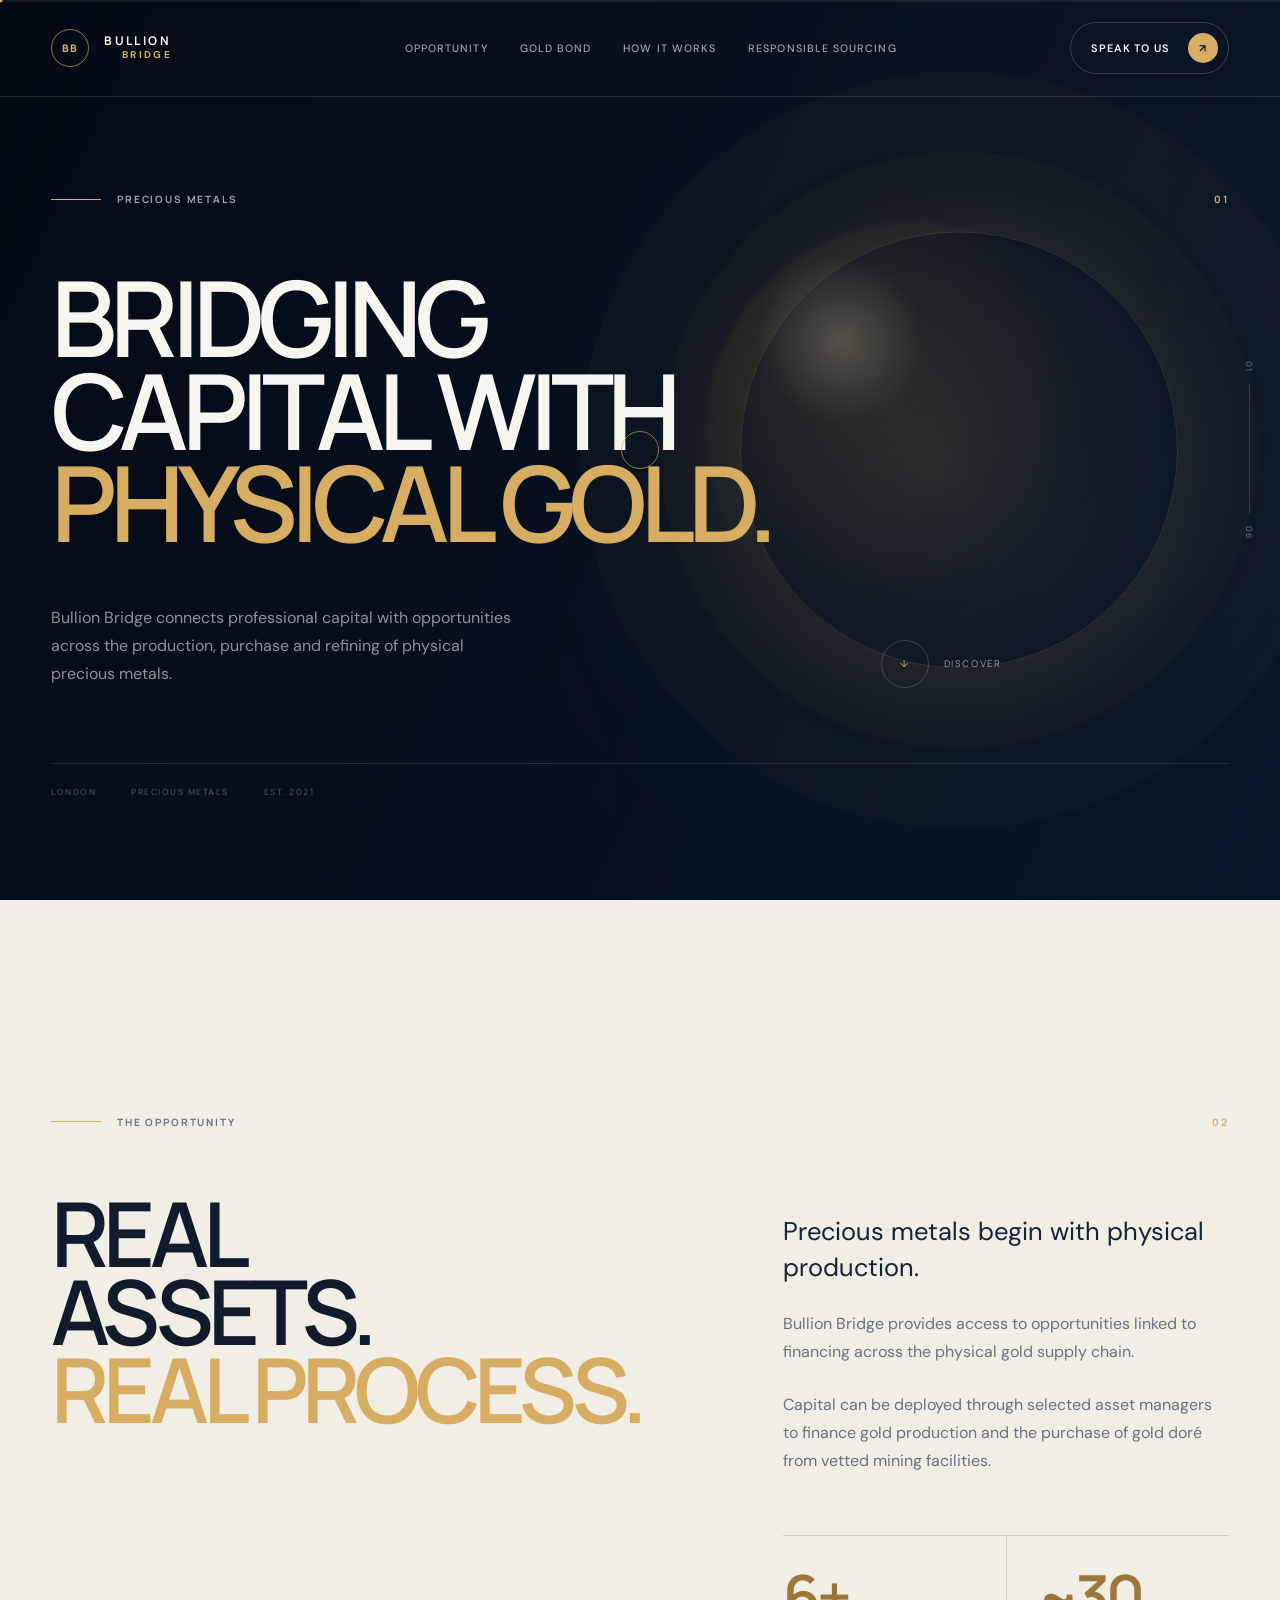
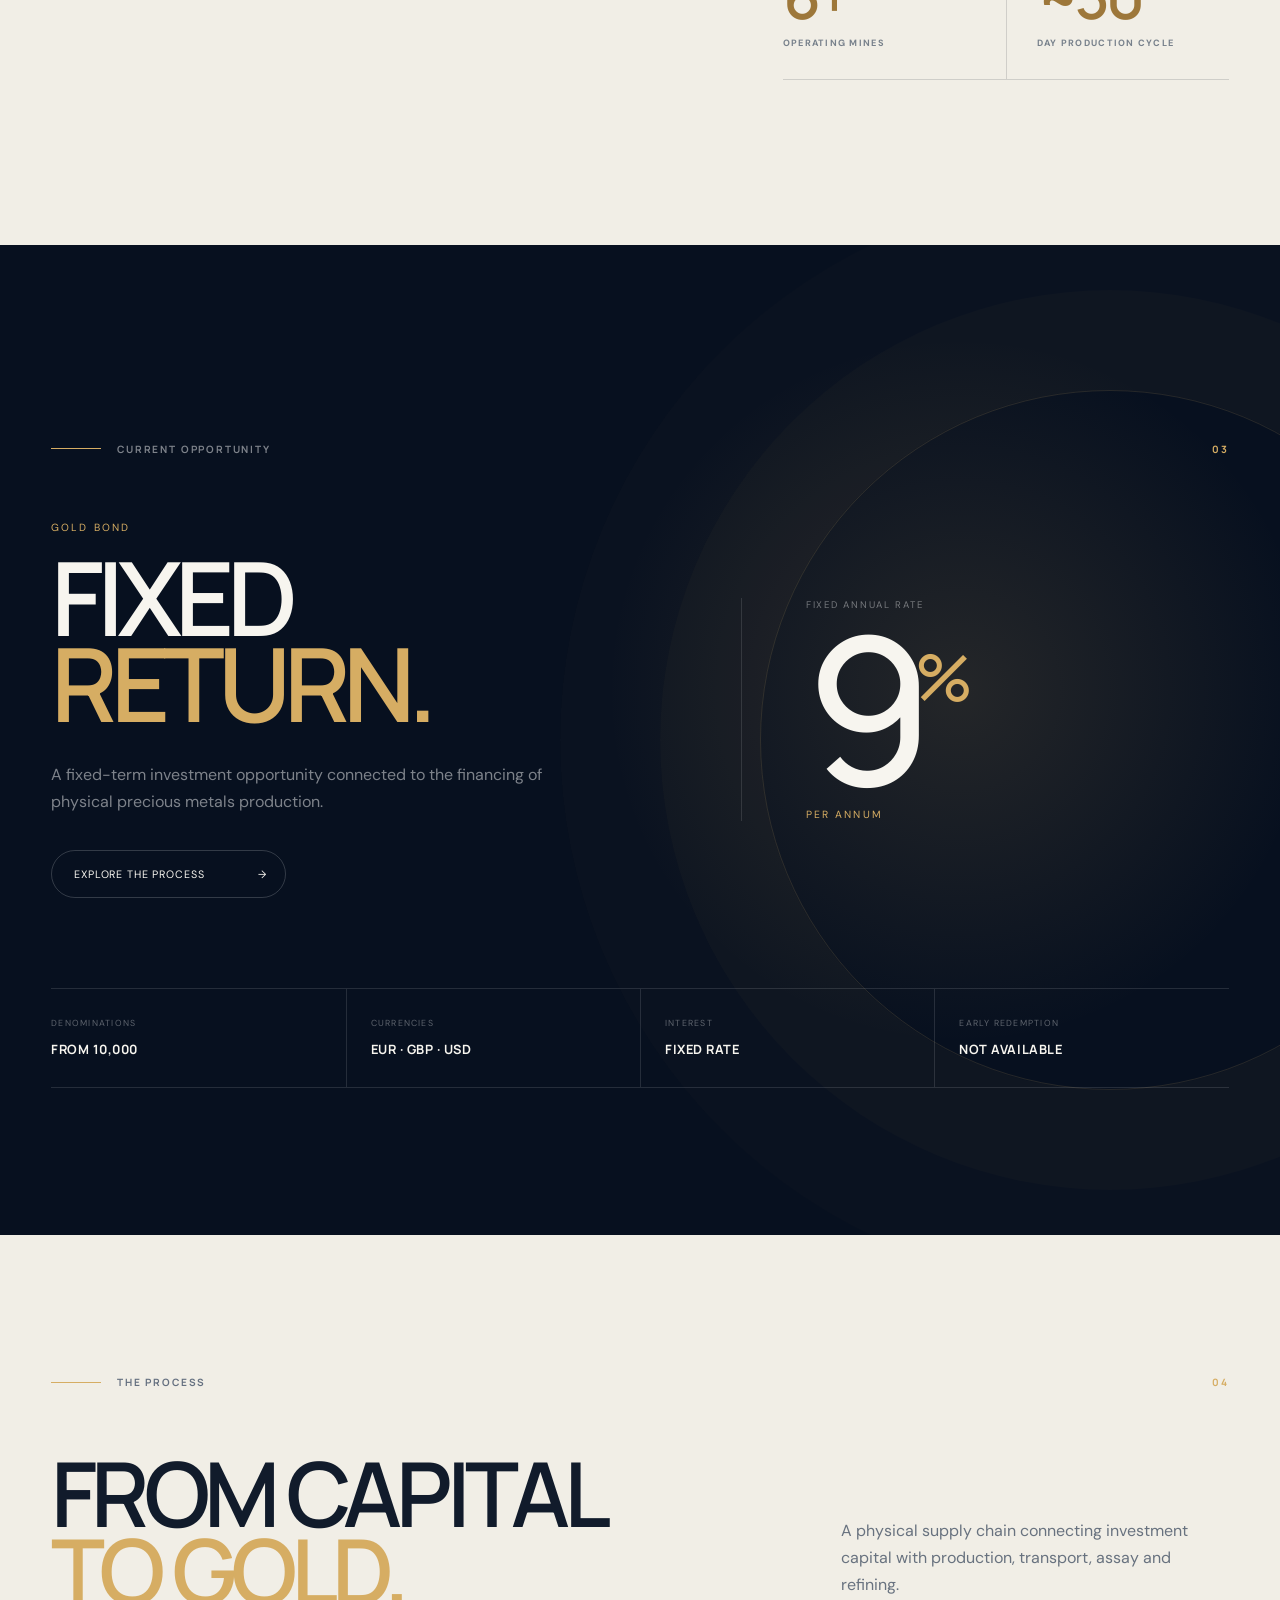
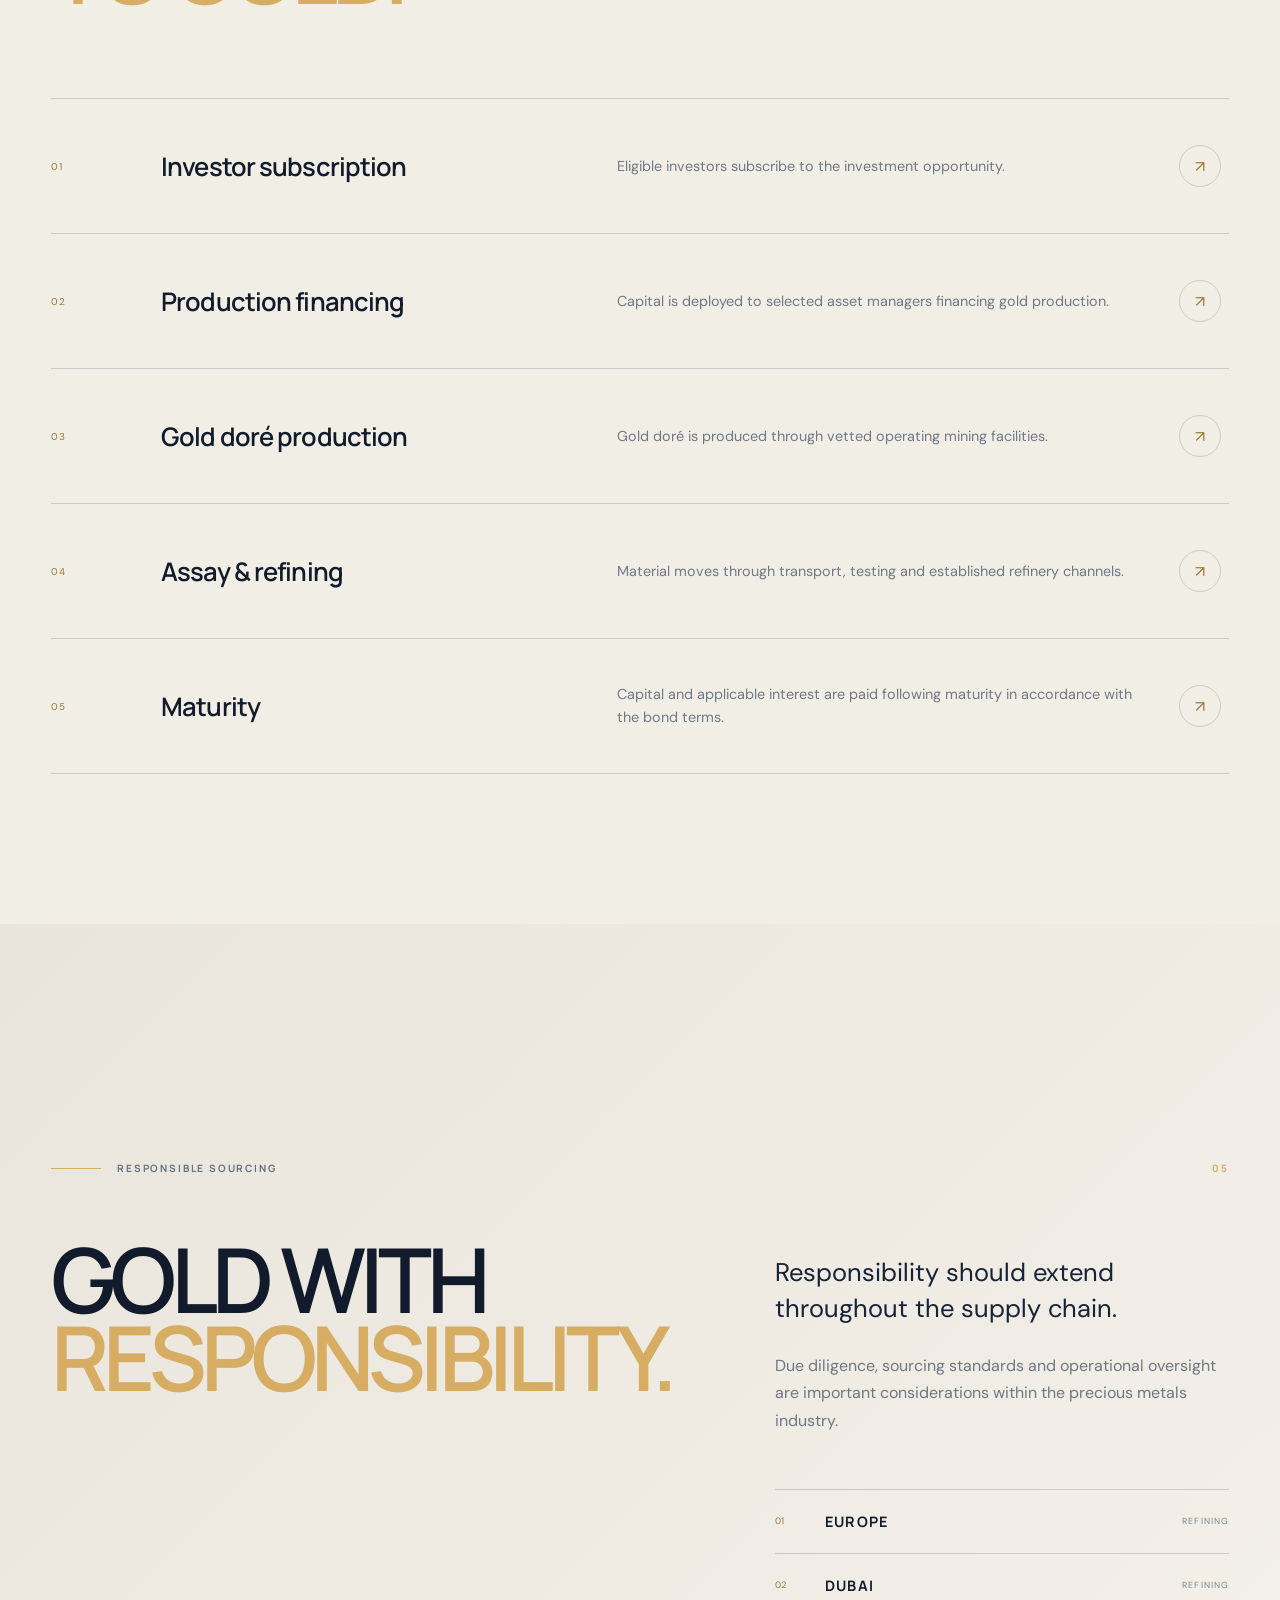
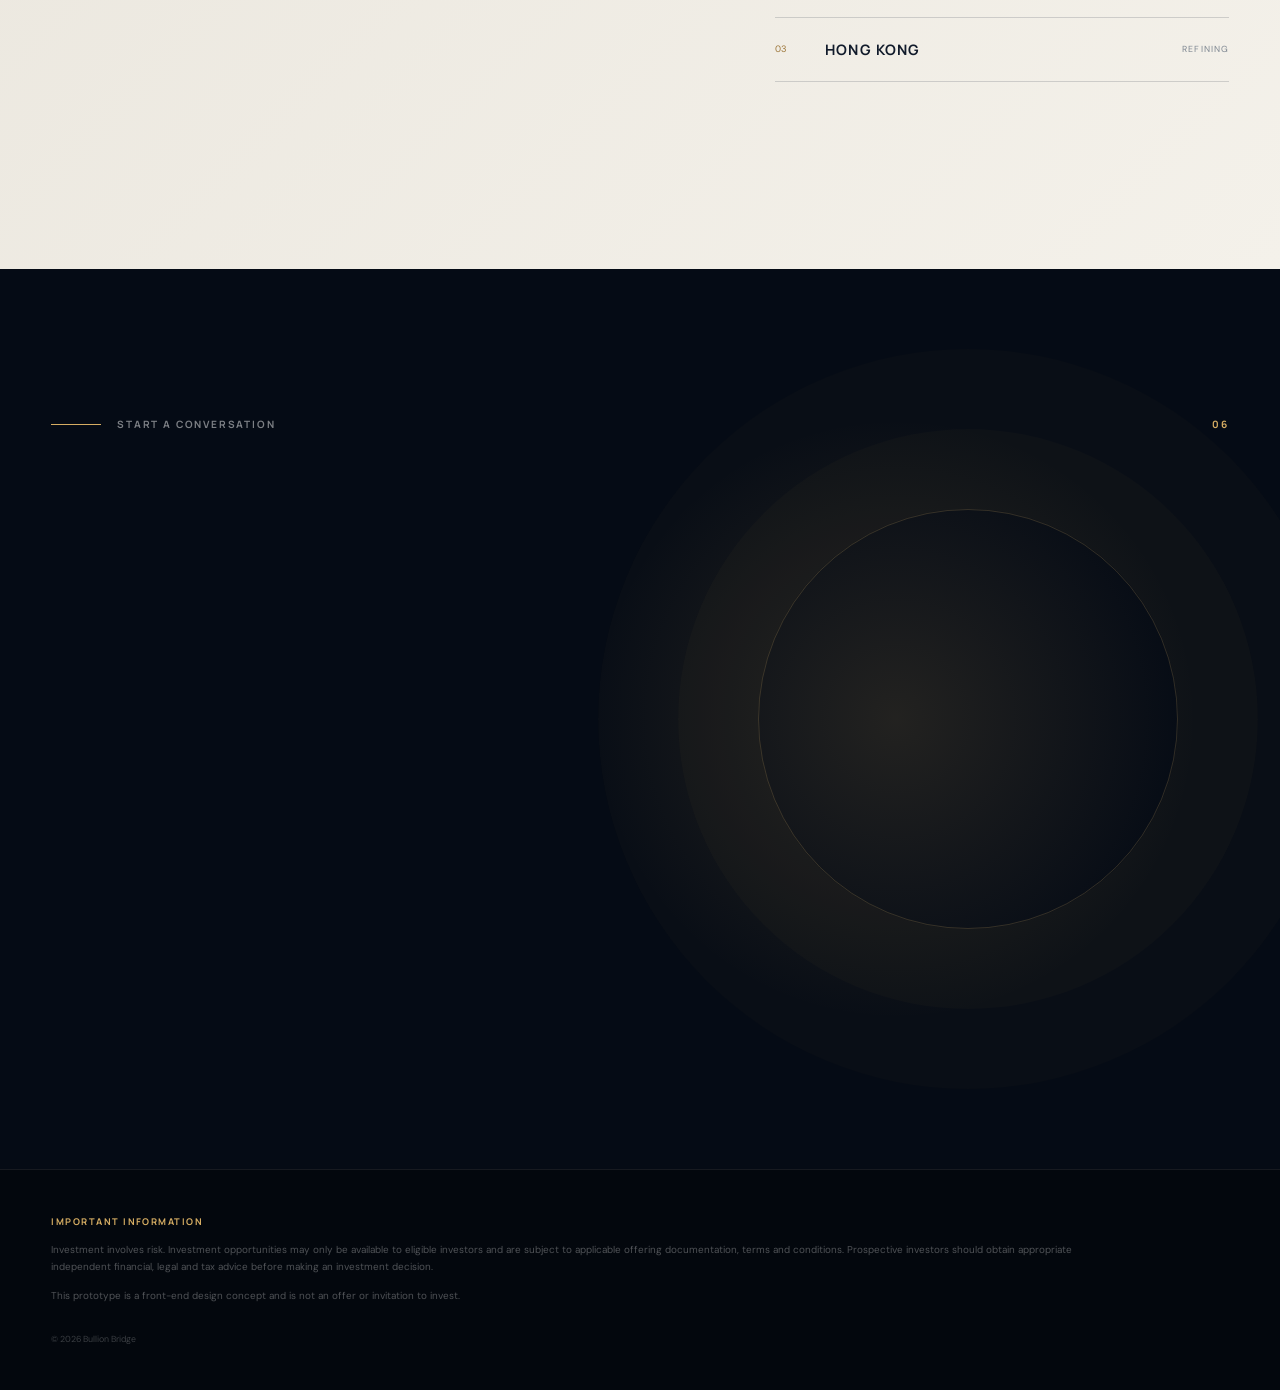
==== index.html @ c2db302c "Add files via upload" ====
<!DOCTYPE html>
<html lang="en">

<head>
    <meta charset="UTF-8">

    <meta name="viewport" content="width=device-width, initial-scale=1.0">

    <meta
        name="description"
        content="Bullion Bridge — connecting professional capital with opportunities across the physical precious metals supply chain."
    >

    <title>Bullion Bridge | Precious Metals Investment</title>

    <!-- Google Fonts -->
    <link rel="preconnect" href="https://fonts.googleapis.com">
    <link rel="preconnect" href="https://fonts.gstatic.com" crossorigin>

    <link
        href="https://fonts.googleapis.com/css2?family=DM+Sans:wght@400;500;600&family=Manrope:wght@400;500;600;700;800&display=swap"
        rel="stylesheet"
    >

    <!-- CSS -->
    <link rel="stylesheet" href="css/style.css">
</head>


<body>

    <!-- =========================================
         PAGE LOADER
    ========================================== -->

    <div class="loader" id="loader">

        <div class="loader-logo">
            <span>BULLION</span>
            <strong>BRIDGE</strong>
        </div>

        <div class="loader-line">
            <span></span>
        </div>

        <div class="loader-number">
            <span id="loader-number">0</span>%
        </div>

    </div>


    <!-- =========================================
         BACKGROUND
    ========================================== -->

    <div class="site-background">

        <div class="background-glow glow-one"></div>
        <div class="background-glow glow-two"></div>

        <div class="background-grid"></div>

    </div>


    <!-- =========================================
         SCROLL PROGRESS
    ========================================== -->

    <div class="scroll-progress">

        <div
            class="scroll-progress-bar"
            id="scroll-progress-bar"
        ></div>

    </div>


    <!-- =========================================
         HEADER
    ========================================== -->

    <header class="site-header" id="site-header">

        <div class="header-inner">

            <!-- Logo -->

            <a
                href="#home"
                class="brand"
                aria-label="Bullion Bridge home"
            >

                <span class="brand-mark">
                    BB
                </span>

                <span class="brand-name">

                    <strong>BULLION</strong>
                    <small>BRIDGE</small>

                </span>

            </a>


            <!-- Desktop Navigation -->

            <nav
                class="desktop-nav"
                aria-label="Main navigation"
            >

                <a href="#opportunity">
                    Opportunity
                </a>

                <a href="#bond">
                    Gold Bond
                </a>

                <a href="#process">
                    How it works
                </a>

                <a href="#responsible">
                    Responsible sourcing
                </a>

            </nav>


            <!-- CTA -->

            <a
                href="#contact"
                class="header-contact"
            >

                <span>Speak to us</span>

                <span class="header-contact-arrow">
                    ↗
                </span>

            </a>


            <!-- Mobile Menu Button -->

            <button
                class="menu-button"
                id="menu-button"
                type="button"
                aria-label="Open navigation"
                aria-expanded="false"
            >

                <span></span>
                <span></span>

            </button>

        </div>


        <!-- Mobile Menu -->

        <div
            class="mobile-menu"
            id="mobile-menu"
        >

            <a href="#opportunity">
                Opportunity
            </a>

            <a href="#bond">
                Gold Bond
            </a>

            <a href="#process">
                How it works
            </a>

            <a href="#responsible">
                Responsible sourcing
            </a>

            <a href="#contact">
                Speak to us
            </a>

        </div>

    </header>


    <!-- =========================================
         SIDE NAVIGATION
    ========================================== -->

    <aside class="side-navigation">

        <span class="side-number">
            01
        </span>

        <div class="side-line">

            <span id="side-line-progress"></span>

        </div>

        <span class="side-number">
            06
        </span>

    </aside>


    <!-- =========================================
         MAIN
    ========================================== -->

    <main>


        <!-- =====================================
             01 — HERO
        ====================================== -->

        <section
            class="story-section hero-section"
            id="home"
            data-section="01"
        >

            <div class="section-orb orb-one"></div>

            <div class="section-content hero-content">


                <!-- Small heading -->

                <div class="section-label reveal">

                    <span class="label-line"></span>

                    <span>
                        PRECIOUS METALS
                    </span>

                    <span class="label-number">
                        01
                    </span>

                </div>


                <!-- Hero title -->

                <h1 class="hero-title">

                    <span class="title-line reveal">
                        BRIDGING
                    </span>

                    <span class="title-line reveal">
                        CAPITAL WITH
                    </span>

                    <span class="title-line gold-text reveal">
                        PHYSICAL GOLD.
                    </span>

                </h1>


                <!-- Description -->

                <div class="hero-bottom">

                    <p class="hero-description reveal">

                        Bullion Bridge connects professional
                        capital with opportunities across the
                        production, purchase and refining of
                        physical precious metals.

                    </p>


                    <a
                        href="#opportunity"
                        class="scroll-indicator reveal"
                    >

                        <span class="scroll-circle">
                            ↓
                        </span>

                        <span>
                            DISCOVER
                        </span>

                    </a>

                </div>


                <!-- Hero meta -->

                <div class="hero-meta reveal">

                    <span>
                        LONDON
                    </span>

                    <span>
                        PRECIOUS METALS
                    </span>

                    <span>
                        EST. 2021
                    </span>

                </div>

            </div>

        </section>


        <!-- =====================================
             02 — OPPORTUNITY
        ====================================== -->

        <section
            class="story-section opportunity-section"
            id="opportunity"
            data-section="02"
        >

            <div class="section-content">


                <div class="section-label reveal">

                    <span class="label-line"></span>

                    <span>
                        THE OPPORTUNITY
                    </span>

                    <span class="label-number">
                        02
                    </span>

                </div>


                <div class="split-layout">


                    <!-- Left -->

                    <div class="split-title">

                        <h2>

                            <span class="reveal">
                                REAL
                            </span>

                            <span class="reveal">
                                ASSETS.
                            </span>

                            <span class="gold-text reveal">
                                REAL PROCESS.
                            </span>

                        </h2>

                    </div>


                    <!-- Right -->

                    <div class="split-copy">

                        <p class="large-text reveal">

                            Precious metals begin with
                            physical production.

                        </p>

                        <p class="reveal">

                            Bullion Bridge provides access to
                            opportunities linked to financing
                            across the physical gold supply
                            chain.

                        </p>

                        <p class="reveal">

                            Capital can be deployed through
                            selected asset managers to finance
                            gold production and the purchase
                            of gold doré from vetted mining
                            facilities.

                        </p>


                        <div class="opportunity-stats reveal">


                            <div class="stat">

                                <span class="stat-value">
                                    6+
                                </span>

                                <span class="stat-label">
                                    OPERATING MINES
                                </span>

                            </div>


                            <div class="stat">

                                <span class="stat-value">
                                    ~30
                                </span>

                                <span class="stat-label">
                                    DAY PRODUCTION CYCLE
                                </span>

                            </div>


                        </div>

                    </div>

                </div>

            </div>

        </section>


        <!-- =====================================
             03 — GOLD BOND
        ====================================== -->

        <section
            class="story-section bond-section"
            id="bond"
            data-section="03"
        >

            <div class="bond-glow"></div>


            <div class="section-content">


                <div class="section-label light reveal">

                    <span class="label-line"></span>

                    <span>
                        CURRENT OPPORTUNITY
                    </span>

                    <span class="label-number">
                        03
                    </span>

                </div>


                <div class="bond-layout">


                    <!-- Bond copy -->

                    <div class="bond-copy">

                        <span class="bond-small reveal">
                            GOLD BOND
                        </span>


                        <h2>

                            <span class="reveal">
                                FIXED
                            </span>

                            <span class="gold-text reveal">
                                RETURN.
                            </span>

                        </h2>


                        <p class="reveal">

                            A fixed-term investment opportunity
                            connected to the financing of
                            physical precious metals production.

                        </p>


                        <a
                            href="#process"
                            class="outline-button reveal"
                        >

                            <span>
                                Explore the process
                            </span>

                            <span>
                                →
                            </span>

                        </a>

                    </div>


                    <!-- Rate -->

                    <div class="rate-display reveal">

                        <span class="rate-label">
                            FIXED ANNUAL RATE
                        </span>

                        <div class="rate-number">

                            <strong>
                                9
                            </strong>

                            <span>
                                %
                            </span>

                        </div>

                        <span class="rate-pa">
                            PER ANNUM
                        </span>

                    </div>

                </div>


                <!-- Bond details -->

                <div class="bond-details reveal">


                    <div class="bond-detail">

                        <span>
                            DENOMINATIONS
                        </span>

                        <strong>
                            FROM 10,000
                        </strong>

                    </div>


                    <div class="bond-detail">

                        <span>
                            CURRENCIES
                        </span>

                        <strong>
                            EUR · GBP · USD
                        </strong>

                    </div>


                    <div class="bond-detail">

                        <span>
                            INTEREST
                        </span>

                        <strong>
                            FIXED RATE
                        </strong>

                    </div>


                    <div class="bond-detail">

                        <span>
                            EARLY REDEMPTION
                        </span>

                        <strong>
                            NOT AVAILABLE
                        </strong>

                    </div>


                </div>

            </div>

        </section>


        <!-- =====================================
             04 — HOW IT WORKS
        ====================================== -->

        <section
            class="story-section process-section"
            id="process"
            data-section="04"
        >

            <div class="section-content">


                <div class="section-label reveal">

                    <span class="label-line"></span>

                    <span>
                        THE PROCESS
                    </span>

                    <span class="label-number">
                        04
                    </span>

                </div>


                <div class="process-heading">

                    <h2>

                        <span class="reveal">
                            FROM CAPITAL
                        </span>

                        <span class="gold-text reveal">
                            TO GOLD.
                        </span>

                    </h2>


                    <p class="reveal">

                        A physical supply chain connecting
                        investment capital with production,
                        transport, assay and refining.

                    </p>

                </div>


                <!-- Process -->

                <div class="process-list">


                    <article class="process-row reveal">

                        <span class="process-number">
                            01
                        </span>

                        <h3>
                            Investor subscription
                        </h3>

                        <p>
                            Eligible investors subscribe to
                            the investment opportunity.
                        </p>

                        <span class="process-arrow">
                            ↗
                        </span>

                    </article>


                    <article class="process-row reveal">

                        <span class="process-number">
                            02
                        </span>

                        <h3>
                            Production financing
                        </h3>

                        <p>
                            Capital is deployed to selected
                            asset managers financing gold
                            production.
                        </p>

                        <span class="process-arrow">
                            ↗
                        </span>

                    </article>


                    <article class="process-row reveal">

                        <span class="process-number">
                            03
                        </span>

                        <h3>
                            Gold doré production
                        </h3>

                        <p>
                            Gold doré is produced through
                            vetted operating mining
                            facilities.
                        </p>

                        <span class="process-arrow">
                            ↗
                        </span>

                    </article>


                    <article class="process-row reveal">

                        <span class="process-number">
                            04
                        </span>

                        <h3>
                            Assay & refining
                        </h3>

                        <p>
                            Material moves through transport,
                            testing and established refinery
                            channels.
                        </p>

                        <span class="process-arrow">
                            ↗
                        </span>

                    </article>


                    <article class="process-row reveal">

                        <span class="process-number">
                            05
                        </span>

                        <h3>
                            Maturity
                        </h3>

                        <p>
                            Capital and applicable interest
                            are paid following maturity in
                            accordance with the bond terms.
                        </p>

                        <span class="process-arrow">
                            ↗
                        </span>

                    </article>


                </div>

            </div>

        </section>


        <!-- =====================================
             05 — RESPONSIBLE SOURCING
        ====================================== -->

        <section
            class="story-section responsible-section"
            id="responsible"
            data-section="05"
        >

            <div class="section-content">


                <div class="section-label reveal">

                    <span class="label-line"></span>

                    <span>
                        RESPONSIBLE SOURCING
                    </span>

                    <span class="label-number">
                        05
                    </span>

                </div>


                <div class="responsible-layout">


                    <div>

                        <h2>

                            <span class="reveal">
                                GOLD WITH
                            </span>

                            <span class="gold-text reveal">
                                RESPONSIBILITY.
                            </span>

                        </h2>

                    </div>


                    <div class="responsible-copy">

                        <p class="large-text reveal">

                            Responsibility should extend
                            throughout the supply chain.

                        </p>

                        <p class="reveal">

                            Due diligence, sourcing standards
                            and operational oversight are
                            important considerations within
                            the precious metals industry.

                        </p>


                        <div class="location-list reveal">


                            <div>

                                <span>
                                    01
                                </span>

                                <strong>
                                    EUROPE
                                </strong>

                                <small>
                                    REFINING
                                </small>

                            </div>


                            <div>

                                <span>
                                    02
                                </span>

                                <strong>
                                    DUBAI
                                </strong>

                                <small>
                                    REFINING
                                </small>

                            </div>


                            <div>

                                <span>
                                    03
                                </span>

                                <strong>
                                    HONG KONG
                                </strong>

                                <small>
                                    REFINING
                                </small>

                            </div>


                        </div>

                    </div>

                </div>

            </div>

        </section>


        <!-- =====================================
             06 — CONTACT
        ====================================== -->

        <section
            class="story-section contact-section"
            id="contact"
            data-section="06"
        >

            <div class="contact-glow"></div>


            <div class="section-content contact-content">


                <div class="section-label light reveal">

                    <span class="label-line"></span>

                    <span>
                        START A CONVERSATION
                    </span>

                    <span class="label-number">
                        06
                    </span>

                </div>


                <h2 class="contact-title">

                    <span class="reveal">
                        INTERESTED IN
                    </span>

                    <span class="reveal">
                        LEARNING
                    </span>

                    <span class="gold-text reveal">
                        MORE?
                    </span>

                </h2>


                <div class="contact-bottom">


                    <p class="reveal">

                        Speak with a Bullion Bridge
                        representative to learn more about
                        current opportunities, eligibility
                        and applicable documentation.

                    </p>


                    <a
                        href="mailto:info@bullionbridge.com"
                        class="contact-button reveal"
                    >

                        <span>
                            SPEAK TO US
                        </span>

                        <span class="contact-button-circle">
                            ↗
                        </span>

                    </a>


                </div>


                <div class="contact-footer reveal">


                    <div class="footer-brand">

                        <strong>
                            BULLION
                        </strong>

                        <span>
                            BRIDGE
                        </span>

                    </div>


                    <div class="footer-location">

                        <span>
                            LONDON
                        </span>

                        <span>
                            UNITED KINGDOM
                        </span>

                    </div>


                    <a href="#home">
                        BACK TO TOP ↑
                    </a>


                </div>

            </div>

        </section>


        <!-- =====================================
             RISK INFORMATION
        ====================================== -->

        <section class="risk-section">

            <div class="risk-inner">

                <strong>
                    IMPORTANT INFORMATION
                </strong>

                <p>
                    Investment involves risk. Investment
                    opportunities may only be available to
                    eligible investors and are subject to
                    applicable offering documentation, terms
                    and conditions. Prospective investors
                    should obtain appropriate independent
                    financial, legal and tax advice before
                    making an investment decision.
                </p>

                <p>
                    This prototype is a front-end design
                    concept and is not an offer or invitation
                    to invest.
                </p>

                <span>
                    © 2026 Bullion Bridge
                </span>

            </div>

        </section>


    </main>


    <!-- =========================================
         CUSTOM CURSOR
    ========================================== -->

    <div
        class="custom-cursor"
        id="custom-cursor"
    ></div>


    <div
        class="cursor-ring"
        id="cursor-ring"
    ></div>


    <!-- JavaScript -->

    <script src="js/script.js"></script>

</body>

</html>
---- css/style.css ----
/* =========================================================
   BULLION BRIDGE — CINEMATIC FRONT END
   ========================================================= */

:root {
    --navy: #07101f;
    --navy-soft: #0d1b31;
    --navy-light: #142743;

    --gold: #d6ad63;
    --gold-light: #f0d79e;
    --gold-dark: #9d773a;

    --white: #f7f5ef;
    --grey: #9ba4b1;
    --grey-dark: #626d7b;

    --line: rgba(255, 255, 255, 0.12);

    --page-padding: clamp(24px, 4vw, 72px);

    --ease: cubic-bezier(0.16, 1, 0.3, 1);
}


/* =========================================================
   RESET
   ========================================================= */

* {
    margin: 0;
    padding: 0;
    box-sizing: border-box;
}

html {
    scroll-behavior: smooth;
}

body {
    font-family: "DM Sans", sans-serif;

    background: var(--navy);
    color: var(--white);

    overflow-x: hidden;
}

body.menu-open {
    overflow: hidden;
}

a {
    color: inherit;
    text-decoration: none;
}

button {
    font: inherit;
}

::selection {
    background: var(--gold);
    color: var(--navy);
}


/* =========================================================
   GLOBAL
   ========================================================= */

h1,
h2,
h3,
strong {
    font-family: "Manrope", sans-serif;
}

.gold-text {
    color: var(--gold);
}

.story-section {
    position: relative;

    min-height: 100vh;

    display: flex;
    align-items: center;

    overflow: hidden;

    padding:
        140px
        var(--page-padding)
        90px;
}

.section-content {
    position: relative;
    z-index: 5;

    width: 100%;
    max-width: 1450px;

    margin: 0 auto;
}


/* =========================================================
   BACKGROUND
   ========================================================= */

.site-background {
    position: fixed;
    inset: 0;

    z-index: -10;

    overflow: hidden;

    background:
        radial-gradient(
            circle at 75% 40%,
            #172945 0%,
            #0a1527 35%,
            #050b15 72%
        );
}

.background-grid {
    position: absolute;
    inset: 0;

    opacity: 0.2;

    background-image:
        linear-gradient(
            rgba(255, 255, 255, 0.07) 1px,
            transparent 1px
        ),
        linear-gradient(
            90deg,
            rgba(255, 255, 255, 0.07) 1px,
            transparent 1px
        );

    background-size:
        25vw 100%,
        25vw 100%;
}

.background-glow {
    position: absolute;

    width: 700px;
    height: 700px;

    border-radius: 50%;

    filter: blur(160px);

    opacity: 0.18;

    animation:
        backgroundFloat 12s ease-in-out infinite alternate;
}

.glow-one {
    top: -300px;
    right: -150px;

    background: var(--gold);
}

.glow-two {
    left: -300px;
    bottom: -350px;

    background: #244f92;

    animation-delay: -5s;
}

@keyframes backgroundFloat {

    from {
        transform:
            translate3d(0, 0, 0)
            scale(1);
    }

    to {
        transform:
            translate3d(80px, 60px, 0)
            scale(1.15);
    }

}


/* =========================================================
   LOADER
   ========================================================= */

.loader {
    position: fixed;
    inset: 0;

    z-index: 99999;

    display: flex;
    flex-direction: column;
    align-items: center;
    justify-content: center;

    background: #050a13;

    transition:
        opacity 1s var(--ease),
        visibility 1s var(--ease);
}

.loader.hidden {
    opacity: 0;
    visibility: hidden;
    pointer-events: none;
}

.loader-logo {
    display: flex;
    flex-direction: column;

    font-family: "Manrope", sans-serif;

    line-height: 0.82;
}

.loader-logo span {
    font-size: 1rem;
    letter-spacing: 0.4em;

    color: var(--white);
}

.loader-logo strong {
    margin-left: 28px;

    font-size: 1rem;
    letter-spacing: 0.4em;

    color: var(--gold);
}

.loader-line {
    width: 240px;
    height: 1px;

    margin-top: 35px;

    overflow: hidden;

    background: rgba(255, 255, 255, 0.12);
}

.loader-line span {
    display: block;

    width: 0;
    height: 100%;

    background: var(--gold);

    animation:
        loaderProgress 1.7s var(--ease) forwards;
}

.loader-number {
    width: 240px;

    margin-top: 12px;

    text-align: right;

    font-size: 0.65rem;
    letter-spacing: 0.15em;

    color: var(--grey);
}

@keyframes loaderProgress {

    to {
        width: 100%;
    }

}


/* =========================================================
   HEADER
   ========================================================= */

.site-header {
    position: fixed;

    top: 0;
    left: 0;

    z-index: 1000;

    width: 100%;

    padding:
        22px
        var(--page-padding);

    border-bottom:
        1px solid var(--line);

    transition:
        background 0.4s ease,
        backdrop-filter 0.4s ease;
}

.site-header.scrolled {
    background:
        rgba(5, 11, 21, 0.78);

    backdrop-filter: blur(18px);
    -webkit-backdrop-filter: blur(18px);
}

.header-inner {
    max-width: 1450px;

    margin: 0 auto;

    display: flex;
    align-items: center;
    justify-content: space-between;

    gap: 40px;
}


/* =========================================================
   BRAND
   ========================================================= */

.brand {
    display: flex;
    align-items: center;

    gap: 15px;

    min-width: 180px;
}

.brand-mark {
    width: 38px;
    height: 38px;

    display: flex;
    align-items: center;
    justify-content: center;

    border:
        1px solid rgba(214, 173, 99, 0.65);

    border-radius: 50%;

    font-family: "Manrope", sans-serif;

    font-size: 0.65rem;
    font-weight: 800;
    letter-spacing: 0.08em;

    color: var(--gold);
}

.brand-name {
    display: flex;
    flex-direction: column;

    line-height: 0.9;
}

.brand-name strong {
    font-size: 0.75rem;
    letter-spacing: 0.2em;

    color: var(--white);
}

.brand-name small {
    margin-left: 18px;
    margin-top: 5px;

    font-size: 0.62rem;
    font-weight: 700;
    letter-spacing: 0.23em;

    color: var(--gold);
}


/* =========================================================
   NAVIGATION
   ========================================================= */

.desktop-nav {
    display: flex;
    align-items: center;

    gap: clamp(22px, 2.5vw, 44px);
}

.desktop-nav a {
    position: relative;

    font-size: 0.67rem;
    font-weight: 500;

    letter-spacing: 0.1em;
    text-transform: uppercase;

    color: rgba(255, 255, 255, 0.62);

    transition:
        color 0.3s ease;
}

.desktop-nav a::after {
    content: "";

    position: absolute;

    left: 0;
    bottom: -9px;

    width: 0;
    height: 1px;

    background: var(--gold);

    transition:
        width 0.4s var(--ease);
}

.desktop-nav a:hover {
    color: var(--white);
}

.desktop-nav a:hover::after {
    width: 100%;
}


/* =========================================================
   HEADER CONTACT
   ========================================================= */

.header-contact {
    display: flex;
    align-items: center;

    gap: 18px;

    padding:
        10px
        10px
        10px
        20px;

    border:
        1px solid rgba(255, 255, 255, 0.2);

    border-radius: 100px;

    font-size: 0.68rem;
    font-weight: 600;

    letter-spacing: 0.08em;
    text-transform: uppercase;

    transition:
        background 0.4s var(--ease),
        color 0.4s var(--ease);
}

.header-contact-arrow {
    width: 30px;
    height: 30px;

    display: flex;
    align-items: center;
    justify-content: center;

    border-radius: 50%;

    background: var(--gold);
    color: var(--navy);
}

.header-contact:hover {
    background: var(--white);
    color: var(--navy);
}


/* =========================================================
   MOBILE MENU
   ========================================================= */

.menu-button {
    display: none;

    width: 44px;
    height: 44px;

    background: transparent;

    cursor: pointer;
}

.menu-button span {
    display: block;

    width: 20px;
    height: 1px;

    margin: 6px auto;

    background: var(--white);
}

.mobile-menu {
    display: none;
}


/* =========================================================
   SCROLL PROGRESS
   ========================================================= */

.scroll-progress {
    position: fixed;

    top: 0;
    left: 0;

    z-index: 5000;

    width: 100%;
    height: 2px;

    background:
        rgba(255, 255, 255, 0.06);
}

.scroll-progress-bar {
    width: 0;
    height: 100%;

    background: var(--gold);
}


/* =========================================================
   SIDE NAV
   ========================================================= */

.side-navigation {
    position: fixed;

    right: 25px;
    top: 50%;

    z-index: 800;

    transform:
        translateY(-50%);

    display: flex;
    flex-direction: column;
    align-items: center;

    gap: 12px;
}

.side-number {
    writing-mode: vertical-rl;

    font-size: 0.55rem;

    letter-spacing: 0.12em;

    color:
        rgba(255, 255, 255, 0.4);
}

.side-line {
    position: relative;

    width: 1px;
    height: 130px;

    overflow: hidden;

    background:
        rgba(255, 255, 255, 0.13);
}

.side-line span {
    position: absolute;

    top: 0;
    left: 0;

    width: 100%;
    height: 0;

    background: var(--gold);
}


/* =========================================================
   SECTION LABEL
   ========================================================= */

.section-label {
    display: flex;
    align-items: center;

    gap: 16px;

    margin-bottom: 65px;

    font-family: "Manrope", sans-serif;

    font-size: 0.63rem;
    font-weight: 700;

    letter-spacing: 0.18em;

    color: var(--grey);
}

.section-label.light {
    color:
        rgba(255, 255, 255, 0.48);
}

.label-line {
    width: 50px;
    height: 1px;

    background: var(--gold);
}

.label-number {
    margin-left: auto;

    color: var(--gold);
}


/* =========================================================
   HERO
   ========================================================= */

.hero-section {
    min-height: 100vh;

    background:
        radial-gradient(
            circle at 73% 52%,
            rgba(214, 173, 99, 0.13),
            transparent 27%
        ),
        linear-gradient(
            115deg,
            rgba(5, 11, 21, 0.98),
            rgba(9, 22, 41, 0.92)
        );
}

.hero-section::after {
    content: "";

    position: absolute;

    right: 8%;
    top: 50%;

    width: min(34vw, 520px);
    aspect-ratio: 1;

    transform:
        translateY(-50%);

    border:
        1px solid rgba(214, 173, 99, 0.18);

    border-radius: 50%;

    box-shadow:
        0 0 0 80px rgba(214, 173, 99, 0.025),
        0 0 0 160px rgba(214, 173, 99, 0.018),
        0 0 120px rgba(214, 173, 99, 0.08);

    pointer-events: none;
}

.section-orb {
    position: absolute;

    width: 420px;
    height: 420px;

    border-radius: 50%;

    background:
        radial-gradient(
            circle at 32% 28%,
            rgba(255, 226, 164, 0.5),
            rgba(190, 138, 55, 0.15) 20%,
            rgba(9, 17, 31, 0.08) 62%,
            transparent 72%
        );

    filter: blur(2px);

    opacity: 0.55;

    pointer-events: none;
}

.orb-one {
    right: 12%;
    top: 48%;

    transform:
        translateY(-50%);

    animation:
        orbFloat 8s ease-in-out infinite alternate;
}

@keyframes orbFloat {

    from {
        transform:
            translateY(-50%)
            translateX(-10px);
    }

    to {
        transform:
            translateY(-54%)
            translateX(25px);
    }

}


/* =========================================================
   HERO TYPOGRAPHY
   ========================================================= */

.hero-content {
    padding-top: 40px;
}

.hero-title {
    position: relative;
    z-index: 4;

    max-width: 1100px;

    font-size:
        clamp(4rem, 8.2vw, 8.8rem);

    font-weight: 600;

    line-height: 0.88;

    letter-spacing: -0.065em;

    text-transform: uppercase;
}

.title-line {
    display: block;
}

.hero-bottom {
    display: flex;
    align-items: flex-end;
    justify-content: space-between;

    max-width: 950px;

    margin-top: 55px;
}

.hero-description {
    max-width: 470px;

    font-size: 1rem;
    line-height: 1.75;

    color:
        rgba(255, 255, 255, 0.55);
}

.scroll-indicator {
    display: flex;
    align-items: center;

    gap: 15px;

    font-size: 0.6rem;

    letter-spacing: 0.16em;

    color:
        rgba(255, 255, 255, 0.55);
}

.scroll-circle {
    width: 48px;
    height: 48px;

    display: flex;
    align-items: center;
    justify-content: center;

    border:
        1px solid rgba(255, 255, 255, 0.18);

    border-radius: 50%;

    color: var(--gold);

    transition:
        background 0.4s var(--ease),
        color 0.4s var(--ease),
        transform 0.4s var(--ease);
}

.scroll-indicator:hover .scroll-circle {
    transform:
        translateY(5px);

    background: var(--gold);
    color: var(--navy);
}

.hero-meta {
    display: flex;

    gap: 35px;

    margin-top: 75px;

    padding-top: 22px;

    border-top:
        1px solid var(--line);

    font-size: 0.55rem;

    letter-spacing: 0.17em;

    color:
        rgba(255, 255, 255, 0.3);
}


/* =========================================================
   OPPORTUNITY
   ========================================================= */

.opportunity-section {
    min-height: 105vh;

    background: #f1eee6;

    color: #111b2b;
}

.opportunity-section .section-label {
    color: #657080;
}

.split-layout {
    display: grid;

    grid-template-columns:
        minmax(0, 1.15fr)
        minmax(320px, 0.85fr);

    gap: clamp(70px, 10vw, 180px);

    align-items: start;
}

.split-title h2,
.responsible-layout h2 {
    font-size:
        clamp(4rem, 7vw, 8rem);

    font-weight: 600;

    line-height: 0.87;

    letter-spacing: -0.065em;

    text-transform: uppercase;
}

.split-title h2 span,
.responsible-layout h2 span {
    display: block;
}

.split-copy {
    padding-top: 20px;
}

.split-copy p {
    color: #69727d;

    line-height: 1.75;
}

.split-copy p + p {
    margin-top: 25px;
}

.large-text {
    font-size:
        clamp(1.4rem, 2vw, 2rem);

    line-height: 1.4 !important;

    color: #172338 !important;
}

.opportunity-stats {
    display: grid;

    grid-template-columns: 1fr 1fr;

    margin-top: 60px;

    border-top:
        1px solid rgba(17, 27, 43, 0.15);

    border-bottom:
        1px solid rgba(17, 27, 43, 0.15);
}

.stat {
    padding: 30px 0;
}

.stat + .stat {
    padding-left: 30px;

    border-left:
        1px solid rgba(17, 27, 43, 0.15);
}

.stat-value {
    display: block;

    font-family: "Manrope", sans-serif;

    font-size: 3.8rem;

    font-weight: 600;

    line-height: 1;

    letter-spacing: -0.06em;

    color: var(--gold-dark);
}

.stat-label {
    display: block;

    margin-top: 10px;

    font-size: 0.57rem;

    font-weight: 700;

    letter-spacing: 0.14em;

    color: #77808b;
}


/* =========================================================
   GOLD BOND
   ========================================================= */

.bond-section {
    min-height: 110vh;

    background:
        radial-gradient(
            circle at 75% 45%,
            rgba(214, 173, 99, 0.14),
            transparent 32%
        ),
        #07101f;
}

.bond-glow {
    position: absolute;

    right: -180px;
    top: 50%;

    width: 700px;
    height: 700px;

    transform:
        translateY(-50%);

    border-radius: 50%;

    border:
        1px solid rgba(214, 173, 99, 0.15);

    box-shadow:
        0 0 0 100px rgba(214, 173, 99, 0.02),
        0 0 0 200px rgba(214, 173, 99, 0.012);

    pointer-events: none;
}

.bond-layout {
    display: grid;

    grid-template-columns:
        1fr
        0.8fr;

    gap: 80px;

    align-items: center;
}

.bond-small {
    display: block;

    margin-bottom: 20px;

    font-size: 0.65rem;

    letter-spacing: 0.2em;

    color: var(--gold);
}

.bond-copy h2 {
    font-size:
        clamp(4.5rem, 8vw, 9rem);

    font-weight: 600;

    line-height: 0.84;

    letter-spacing: -0.07em;

    text-transform: uppercase;
}

.bond-copy h2 span {
    display: block;
}

.bond-copy p {
    max-width: 520px;

    margin-top: 35px;

    font-size: 1rem;
    line-height: 1.7;

    color:
        rgba(255, 255, 255, 0.48);
}

.outline-button {
    display: inline-flex;

    align-items: center;
    justify-content: space-between;

    gap: 45px;

    min-width: 235px;

    margin-top: 35px;

    padding:
        16px
        18px
        16px
        22px;

    border:
        1px solid rgba(255, 255, 255, 0.18);

    border-radius: 100px;

    font-size: 0.67rem;

    letter-spacing: 0.08em;

    text-transform: uppercase;

    transition:
        background 0.4s var(--ease),
        color 0.4s var(--ease);
}

.outline-button:hover {
    background: var(--gold);
    color: var(--navy);
}

.rate-display {
    position: relative;

    padding-left: clamp(20px, 5vw, 80px);

    border-left:
        1px solid var(--line);
}

.rate-label {
    display: block;

    font-size: 0.6rem;

    letter-spacing: 0.18em;

    color:
        rgba(255, 255, 255, 0.4);
}

.rate-number {
    display: flex;

    align-items: flex-start;

    margin-top: 12px;
}

.rate-number strong {
    font-size:
        clamp(9rem, 16vw, 16rem);

    font-weight: 500;

    line-height: 0.82;

    letter-spacing: -0.09em;
}

.rate-number span {
    margin-top: 10px;

    font-family: "Manrope", sans-serif;

    font-size: 4rem;

    font-weight: 500;

    color: var(--gold);
}

.rate-pa {
    display: block;

    margin-top: 18px;

    font-size: 0.65rem;

    letter-spacing: 0.2em;

    color: var(--gold);
}

.bond-details {
    display: grid;

    grid-template-columns:
        repeat(4, 1fr);

    margin-top: 90px;

    border-top:
        1px solid var(--line);

    border-bottom:
        1px solid var(--line);
}

.bond-detail {
    padding:
        28px
        24px;
}

.bond-detail:first-child {
    padding-left: 0;
}

.bond-detail + .bond-detail {
    border-left:
        1px solid var(--line);
}

.bond-detail span {
    display: block;

    margin-bottom: 9px;

    font-size: 0.55rem;

    letter-spacing: 0.14em;

    color:
        rgba(255, 255, 255, 0.35);
}

.bond-detail strong {
    font-size: 0.8rem;

    letter-spacing: 0.04em;
}


/* =========================================================
   PROCESS
   ========================================================= */

.process-section {
    min-height: auto;

    padding-top: 140px;
    padding-bottom: 150px;

    background: #f1eee6;

    color: #111b2b;
}

.process-section .section-label {
    color: #657080;
}

.process-heading {
    display: grid;

    grid-template-columns:
        1.1fr
        0.6fr;

    gap: 80px;

    align-items: end;

    margin-bottom: 90px;
}

.process-heading h2 {
    font-size:
        clamp(4rem, 7vw, 8rem);

    font-weight: 600;

    line-height: 0.86;

    letter-spacing: -0.065em;

    text-transform: uppercase;
}

.process-heading h2 span {
    display: block;
}

.process-heading p {
    max-width: 400px;

    padding-bottom: 10px;

    line-height: 1.7;

    color: #68727f;
}

.process-list {
    border-top:
        1px solid rgba(17, 27, 43, 0.17);
}

.process-row {
    display: grid;

    grid-template-columns:
        80px
        minmax(220px, 0.8fr)
        minmax(300px, 1fr)
        50px;

    gap: 30px;

    align-items: center;

    min-height: 135px;

    border-bottom:
        1px solid rgba(17, 27, 43, 0.17);

    transition:
        padding 0.5s var(--ease),
        background 0.5s var(--ease);
}

.process-row:hover {
    padding-left: 25px;
    padding-right: 25px;

    background:
        rgba(214, 173, 99, 0.08);
}

.process-number {
    font-size: 0.62rem;

    letter-spacing: 0.1em;

    color: var(--gold-dark);
}

.process-row h3 {
    font-size:
        clamp(1.25rem, 2vw, 1.8rem);

    font-weight: 600;

    letter-spacing: -0.035em;
}

.process-row p {
    max-width: 520px;

    font-size: 0.9rem;

    line-height: 1.6;

    color: #707986;
}

.process-arrow {
    width: 42px;
    height: 42px;

    display: flex;
    align-items: center;
    justify-content: center;

    border:
        1px solid rgba(17, 27, 43, 0.16);

    border-radius: 50%;

    color: var(--gold-dark);

    transition:
        transform 0.4s var(--ease),
        background 0.4s var(--ease),
        color 0.4s var(--ease);
}

.process-row:hover .process-arrow {
    transform:
        rotate(45deg);

    background: #111b2b;
    color: var(--gold);
}


/* =========================================================
   RESPONSIBLE SOURCING
   ========================================================= */

.responsible-section {
    min-height: 105vh;

    background:
        linear-gradient(
            135deg,
            #e9e5dc,
            #f4f1ea
        );

    color: #111b2b;
}

.responsible-section .section-label {
    color: #657080;
}

.responsible-layout {
    display: grid;

    grid-template-columns:
        1.1fr
        0.8fr;

    gap: 100px;
}

.responsible-copy {
    padding-top: 15px;
}

.responsible-copy p {
    color: #6e7782;

    line-height: 1.7;
}

.responsible-copy p + p {
    margin-top: 25px;
}

.location-list {
    margin-top: 55px;

    border-top:
        1px solid rgba(17, 27, 43, 0.16);
}

.location-list > div {
    display: grid;

    grid-template-columns:
        50px
        1fr
        auto;

    align-items: center;

    padding: 22px 0;

    border-bottom:
        1px solid rgba(17, 27, 43, 0.16);
}

.location-list span {
    font-size: 0.58rem;

    color: var(--gold-dark);
}

.location-list strong {
    font-size: 0.9rem;

    letter-spacing: 0.08em;
}

.location-list small {
    font-size: 0.55rem;

    letter-spacing: 0.12em;

    color: #7c8590;
}


/* =========================================================
   CONTACT
   ========================================================= */

.contact-section {
    min-height: 100vh;

    background:
        radial-gradient(
            circle at 70% 50%,
            rgba(214, 173, 99, 0.14),
            transparent 30%
        ),
        #050b15;
}

.contact-glow {
    position: absolute;

    right: 8%;
    top: 50%;

    width: 420px;
    height: 420px;

    transform:
        translateY(-50%);

    border-radius: 50%;

    border:
        1px solid rgba(214, 173, 99, 0.2);

    box-shadow:
        0 0 0 80px rgba(214, 173, 99, 0.025),
        0 0 0 160px rgba(214, 173, 99, 0.015);

    pointer-events: none;
}

.contact-title {
    font-size:
        clamp(4.5rem, 9vw, 10rem);

    font-weight: 600;

    line-height: 0.83;

    letter-spacing: -0.07em;

    text-transform: uppercase;
}

.contact-title span {
    display: block;
}

.contact-bottom {
    display: flex;

    align-items: center;
    justify-content: space-between;

    gap: 70px;

    margin-top: 65px;
}

.contact-bottom p {
    max-width: 480px;

    line-height: 1.7;

    color:
        rgba(255, 255, 255, 0.48);
}

.contact-button {
    display: flex;

    align-items: center;

    gap: 25px;

    padding:
        9px
        9px
        9px
        24px;

    border-radius: 100px;

    background: var(--gold);

    color: var(--navy);

    font-size: 0.67rem;

    font-weight: 700;

    letter-spacing: 0.12em;
}

.contact-button-circle {
    width: 45px;
    height: 45px;

    display: flex;
    align-items: center;
    justify-content: center;

    border-radius: 50%;

    background: var(--navy);
    color: var(--gold);

    transition:
        transform 0.4s var(--ease);
}

.contact-button:hover .contact-button-circle {
    transform:
        rotate(45deg);
}

.contact-footer {
    display: grid;

    grid-template-columns:
        1fr
        1fr
        auto;

    align-items: end;

    margin-top: 100px;

    padding-top: 30px;

    border-top:
        1px solid var(--line);
}

.footer-brand {
    display: flex;
    flex-direction: column;

    line-height: 0.9;
}

.footer-brand strong {
    font-size: 0.72rem;

    letter-spacing: 0.2em;
}

.footer-brand span {
    margin-left: 20px;
    margin-top: 5px;

    font-size: 0.6rem;

    letter-spacing: 0.22em;

    color: var(--gold);
}

.footer-location {
    display: flex;
    flex-direction: column;

    gap: 5px;

    font-size: 0.57rem;

    letter-spacing: 0.12em;

    color:
        rgba(255, 255, 255, 0.35);
}

.contact-footer > a {
    font-size: 0.58rem;

    letter-spacing: 0.12em;

    color: var(--gold);
}


/* =========================================================
   RISK
   ========================================================= */

.risk-section {
    padding:
        45px
        var(--page-padding);

    background: #03070d;

    border-top:
        1px solid rgba(255, 255, 255, 0.08);
}

.risk-inner {
    max-width: 1450px;

    margin: 0 auto;
}

.risk-inner strong {
    display: block;

    margin-bottom: 14px;

    font-size: 0.58rem;

    letter-spacing: 0.16em;

    color: var(--gold);
}

.risk-inner p {
    max-width: 1050px;

    margin-bottom: 12px;

    font-size: 0.62rem;

    line-height: 1.7;

    color:
        rgba(255, 255, 255, 0.3);
}

.risk-inner > span {
    display: block;

    margin-top: 28px;

    font-size: 0.55rem;

    color:
        rgba(255, 255, 255, 0.22);
}


/* =========================================================
   REVEAL ANIMATIONS
   ========================================================= */

.reveal {
    opacity: 0;

    transform:
        translateY(50px);

    filter:
        blur(8px);

    transition:
        opacity 1s var(--ease),
        transform 1.1s var(--ease),
        filter 1s var(--ease);
}

.reveal.visible {
    opacity: 1;

    transform:
        translateY(0);

    filter:
        blur(0);
}

.title-line:nth-child(2),
.bond-copy h2 span:nth-child(2),
.contact-title span:nth-child(2) {
    transition-delay: 0.08s;
}

.title-line:nth-child(3),
.contact-title span:nth-child(3) {
    transition-delay: 0.16s;
}


/* =========================================================
   CUSTOM CURSOR
   ========================================================= */

@media (pointer: fine) {

    body,
    a,
    button {
        cursor: none;
    }

    .custom-cursor {
        position: fixed;

        left: 0;
        top: 0;

        z-index: 100000;

        width: 5px;
        height: 5px;

        border-radius: 50%;

        background: var(--gold);

        pointer-events: none;

        transform:
            translate(-50%, -50%);
    }

    .cursor-ring {
        position: fixed;

        left: 0;
        top: 0;

        z-index: 99999;

        width: 38px;
        height: 38px;

        border:
            1px solid rgba(214, 173, 99, 0.65);

        border-radius: 50%;

        pointer-events: none;

        transform:
            translate(-50%, -50%);

        transition:
            width 0.3s var(--ease),
            height 0.3s var(--ease),
            background 0.3s var(--ease);
    }

    .cursor-ring.hover {
        width: 60px;
        height: 60px;

        background:
            rgba(214, 173, 99, 0.08);
    }

}


/* =========================================================
   TABLET
   ========================================================= */

@media (max-width: 1050px) {

    .desktop-nav {
        display: none;
    }

    .header-contact {
        margin-left: auto;
    }

    .menu-button {
        display: block;
    }

    .mobile-menu {
        position: fixed;

        top: 83px;
        left: 0;

        width: 100%;

        padding:
            30px
            var(--page-padding)
            45px;

        flex-direction: column;

        background:
            rgba(5, 11, 21, 0.98);

        border-top:
            1px solid var(--line);

        backdrop-filter:
            blur(20px);
    }

    .mobile-menu.active {
        display: flex;
    }

    .mobile-menu a {
        padding: 18px 0;

        border-bottom:
            1px solid var(--line);

        font-family:
            "Manrope",
            sans-serif;

        font-size: 1.15rem;
    }

    .split-layout,
    .bond-layout,
    .process-heading,
    .responsible-layout {
        grid-template-columns: 1fr;

        gap: 60px;
    }

    .split-copy,
    .responsible-copy {
        max-width: 700px;
    }

    .rate-display {
        padding:
            45px 0 0;

        border-left: 0;

        border-top:
            1px solid var(--line);
    }

    .bond-details {
        grid-template-columns:
            1fr
            1fr;
    }

    .bond-detail:nth-child(3) {
        border-left: 0;

        border-top:
            1px solid var(--line);
    }

    .bond-detail:nth-child(4) {
        border-top:
            1px solid var(--line);
    }

    .process-row {
        grid-template-columns:
            60px
            0.8fr
            1fr
            45px;
    }

}


/* =========================================================
   MOBILE
   ========================================================= */

@media (max-width: 700px) {

    .story-section {
        min-height: auto;

        padding:
            120px
            20px
            80px;
    }

    .site-header {
        padding:
            17px
            20px;
    }

    .header-contact {
        display: none;
    }

    .brand {
        min-width: auto;
    }

    .side-navigation {
        display: none;
    }

    .section-label {
        margin-bottom: 45px;
    }

    .hero-section {
        min-height: 100vh;
    }

    .hero-title {
        font-size:
            clamp(3.4rem, 15vw, 5.2rem);
    }

    .hero-bottom {
        align-items: flex-start;
        flex-direction: column;

        gap: 35px;

        margin-top: 40px;
    }

    .hero-meta {
        flex-wrap: wrap;

        gap: 15px 25px;

        margin-top: 50px;
    }

    .hero-section::after {
        right: -30%;
        top: 43%;

        width: 90vw;
    }

    .section-orb {
        right: -35%;

        width: 90vw;
        height: 90vw;
    }

    .split-title h2,
    .responsible-layout h2,
    .process-heading h2 {
        font-size:
            clamp(3.2rem, 14vw, 5rem);
    }

    .opportunity-stats {
        grid-template-columns: 1fr;
    }

    .stat + .stat {
        padding-left: 0;

        border-left: 0;

        border-top:
            1px solid rgba(17, 27, 43, 0.15);
    }

    .bond-copy h2 {
        font-size:
            clamp(4rem, 17vw, 6rem);
    }

    .rate-number strong {
        font-size: 9rem;
    }

    .rate-number span {
        font-size: 3rem;
    }

    .bond-details {
        grid-template-columns: 1fr;
    }

    .bond-detail {
        padding:
            23px
            0;
    }

    .bond-detail + .bond-detail {
        border-left: 0;

        border-top:
            1px solid var(--line);
    }

    .process-row {
        grid-template-columns:
            40px
            1fr
            40px;

        gap: 15px;

        padding: 25px 0;
    }

    .process-row p {
        grid-column:
            2 / 4;

        padding-right: 20px;
    }

    .process-row:hover {
        padding:
            25px
            0;
    }

    .location-list > div {
        grid-template-columns:
            40px
            1fr
            auto;
    }

    .contact-title {
        font-size:
            clamp(4rem, 17vw, 6rem);
    }

    .contact-bottom {
        align-items: flex-start;
        flex-direction: column;

        gap: 35px;
    }

    .contact-footer {
        grid-template-columns: 1fr;

        gap: 30px;

        margin-top: 70px;
    }

    .contact-glow {
        right: -55%;

        width: 100vw;
        height: 100vw;
    }

}


/* =========================================================
   REDUCED MOTION
   ========================================================= */

@media (
    prefers-reduced-motion:
    reduce
) {

    html {
        scroll-behavior: auto;
    }

    *,
    *::before,
    *::after {
        animation-duration:
            0.01ms !important;

        animation-iteration-count:
            1 !important;

        transition-duration:
            0.01ms !important;
    }

}
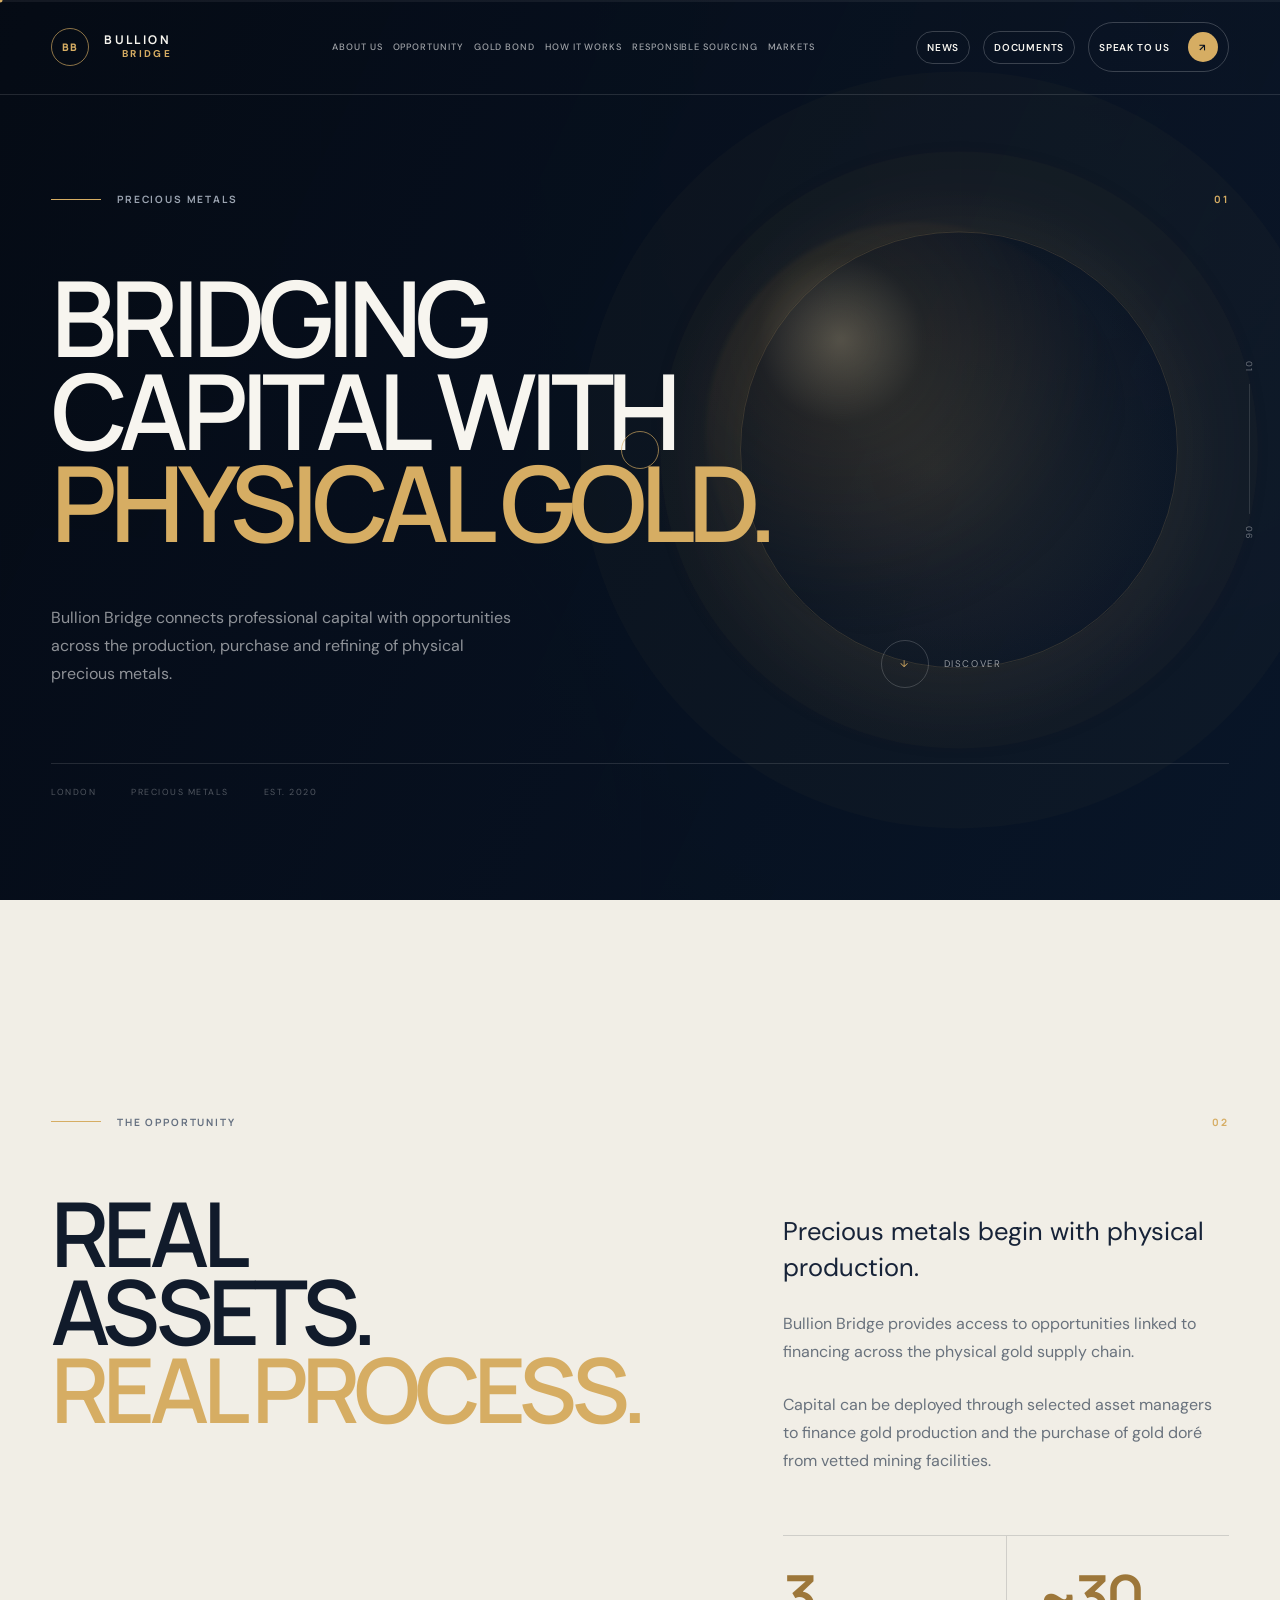
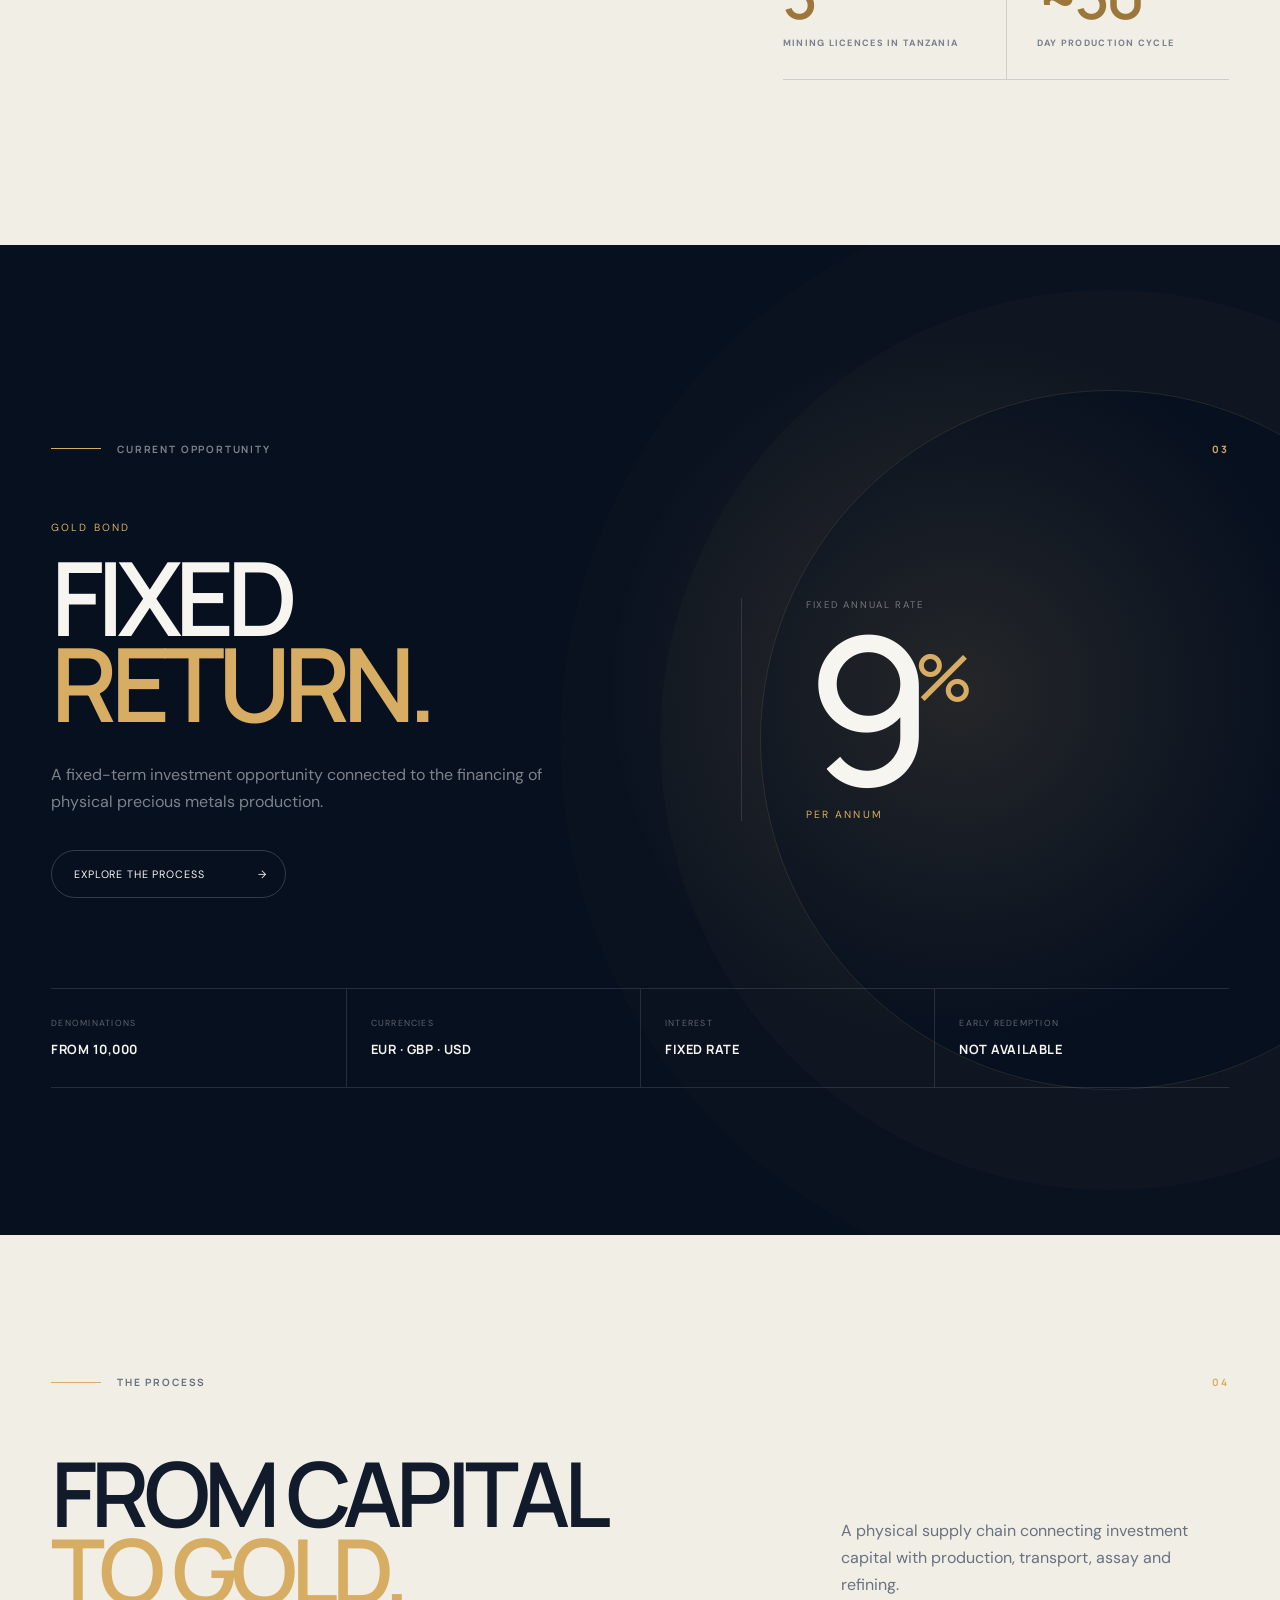
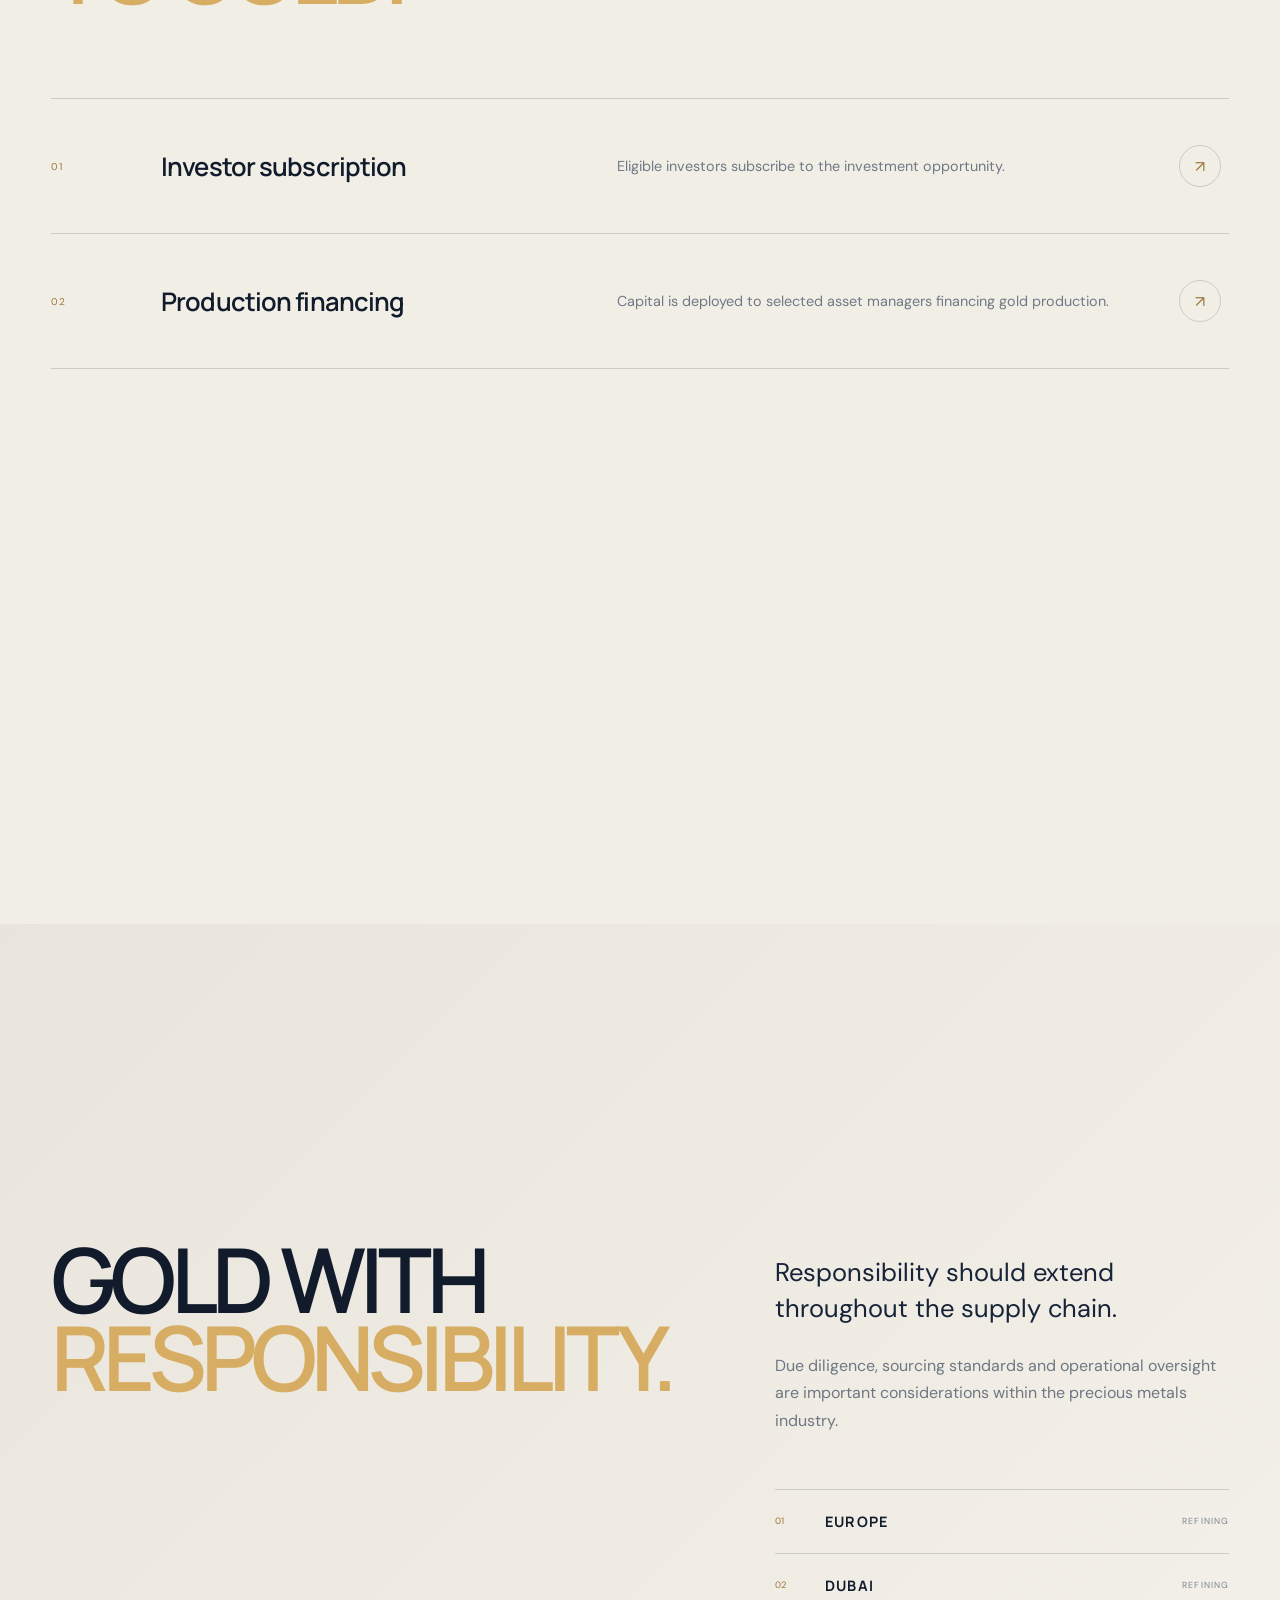
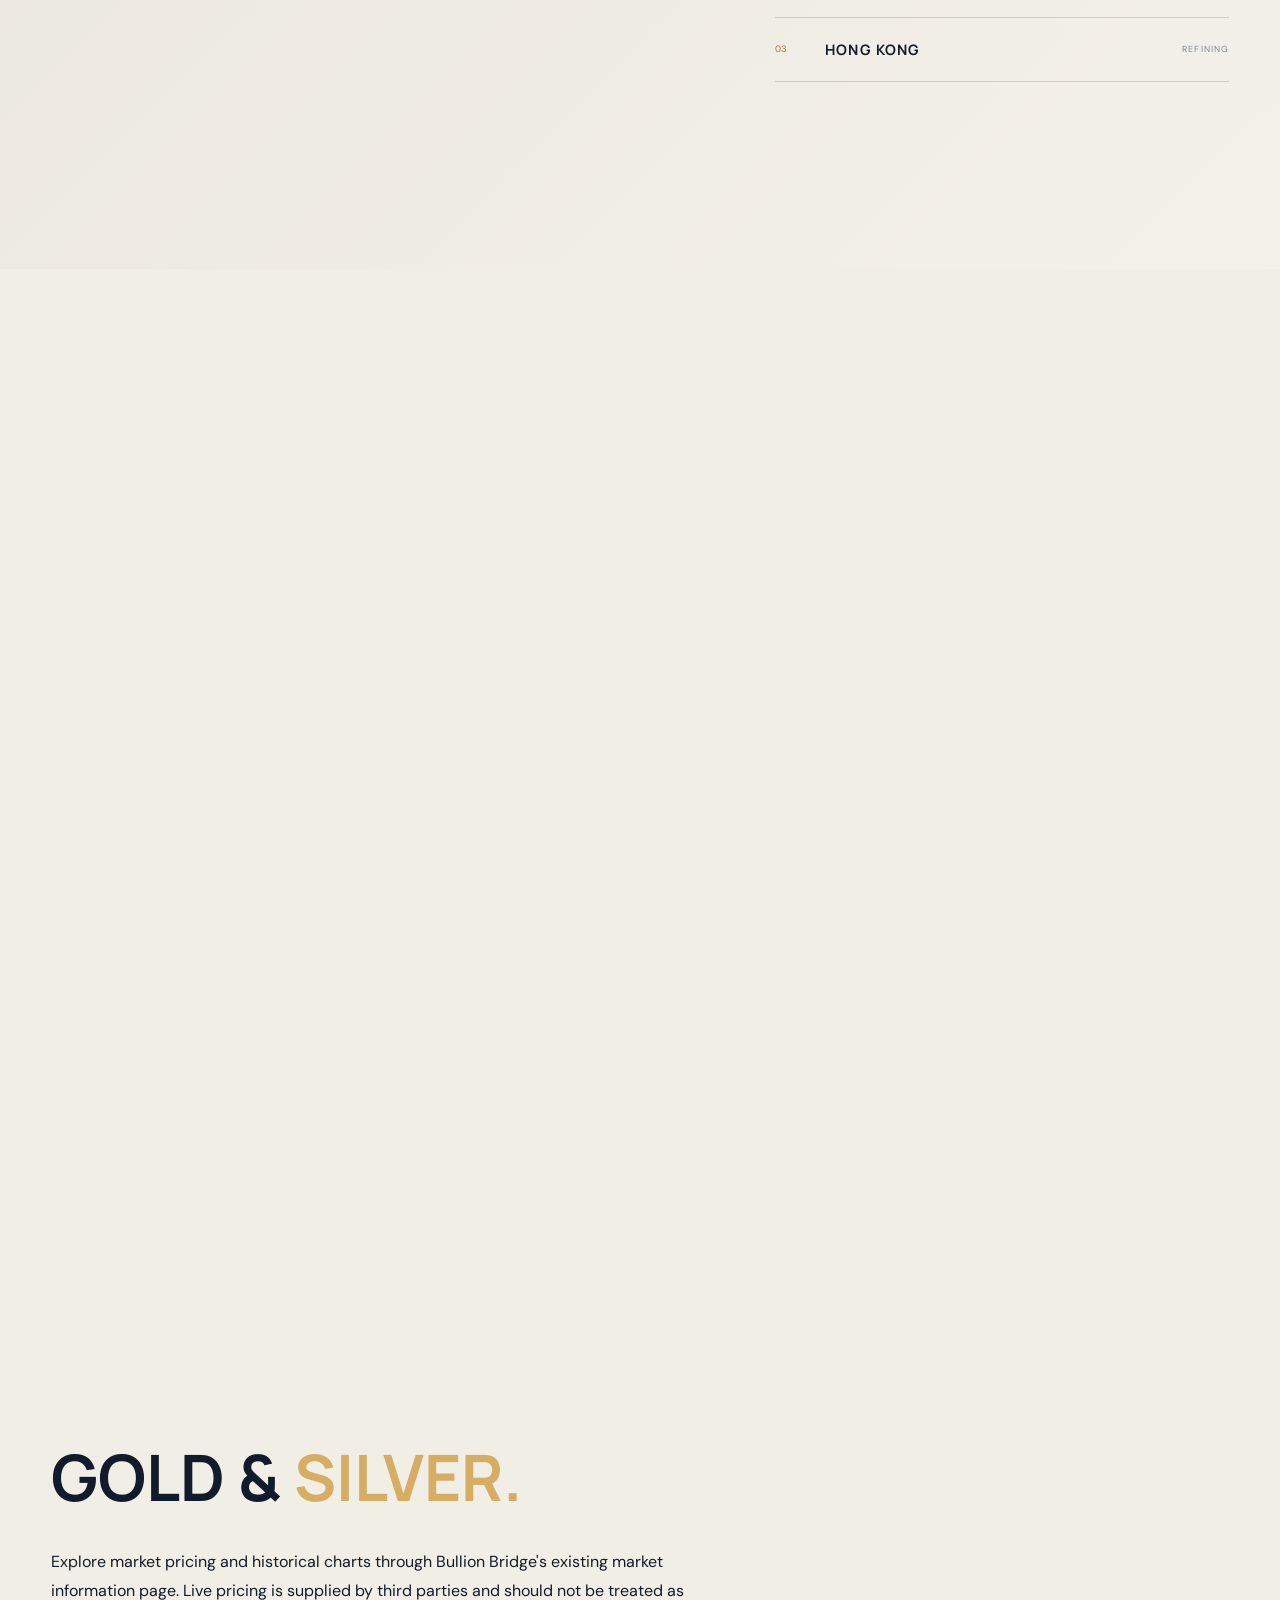
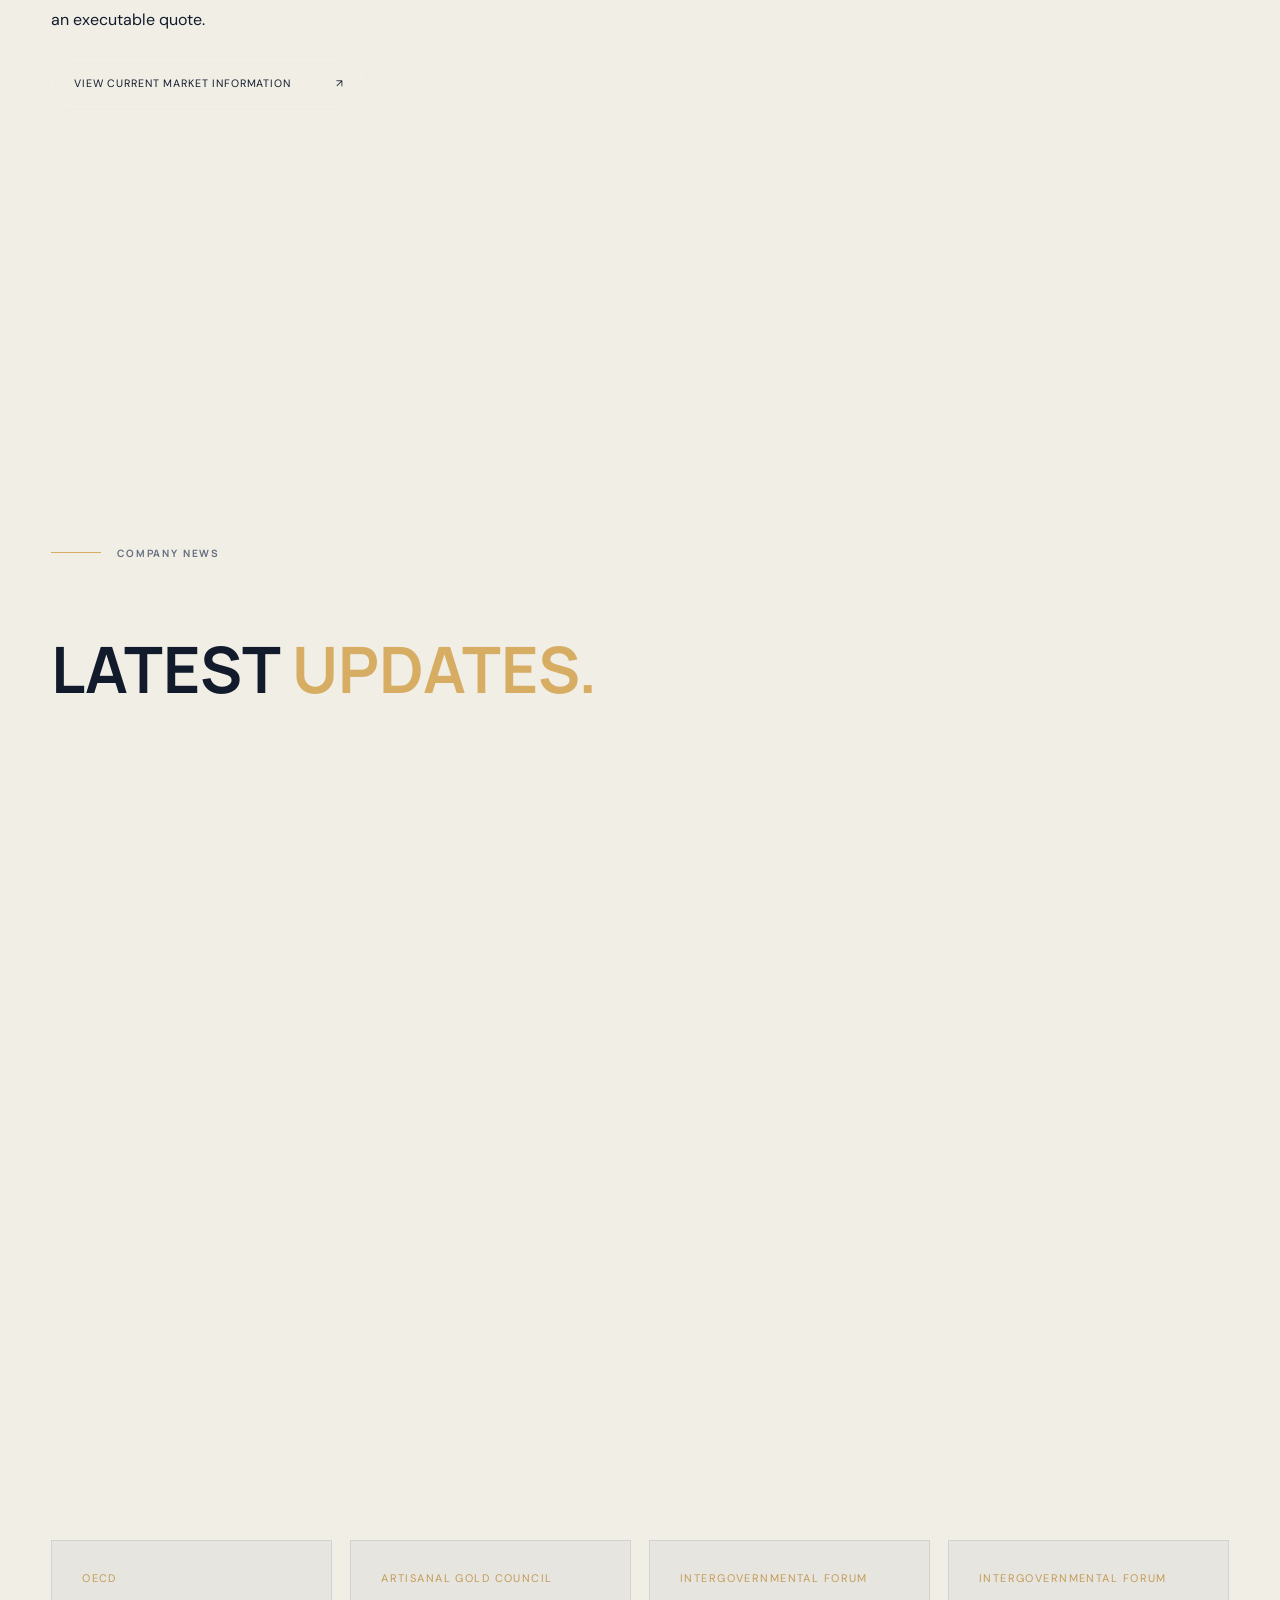
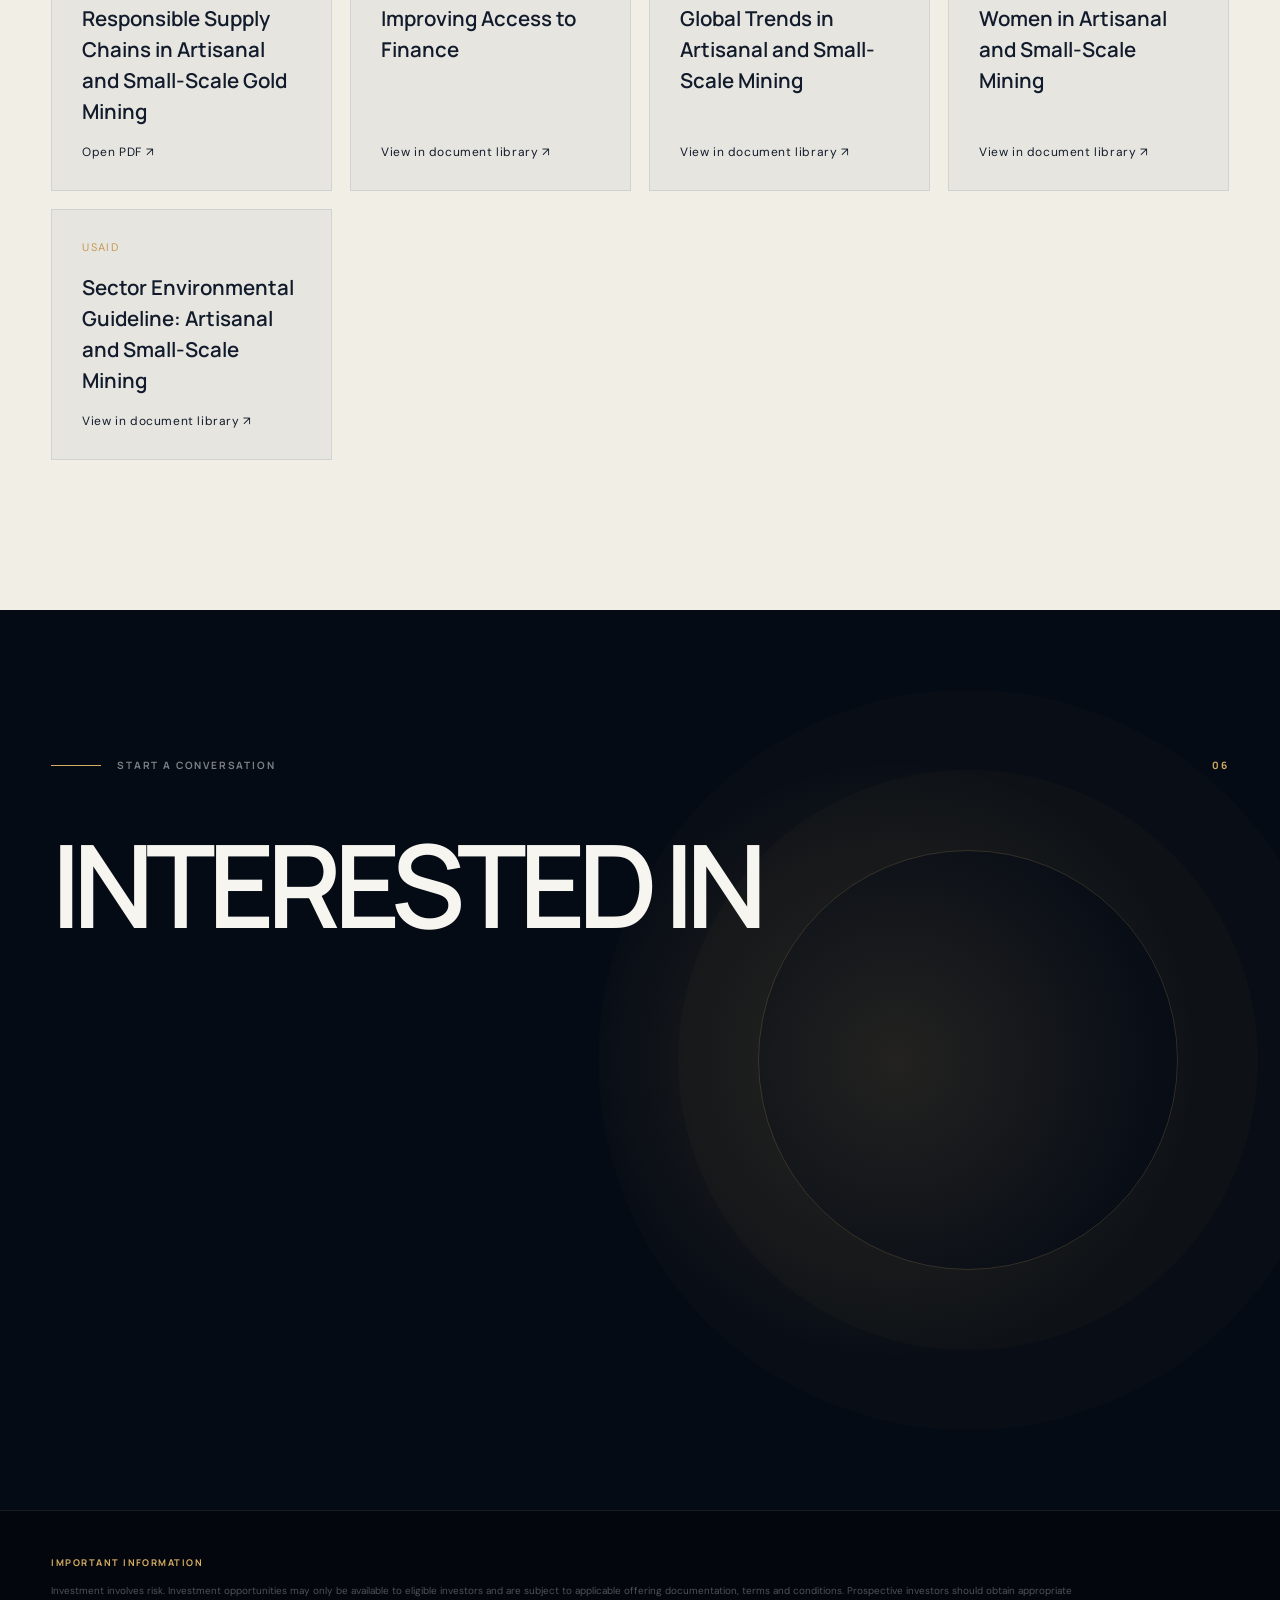
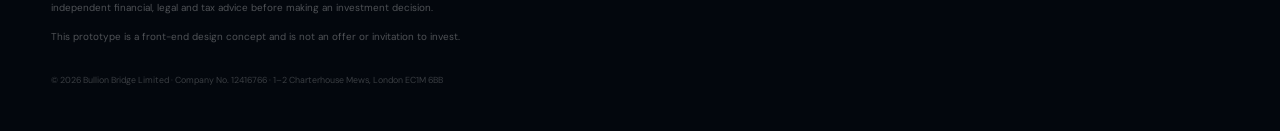
==== commit 18dd2204: "Add files via upload Updated Bullion Bridge redesigned website" ====
--- a/index.html
+++ b/index.html
@@ -24,6 +24,30 @@
 
     <!-- CSS -->
     <link rel="stylesheet" href="css/style.css">
+<style>
+/* Additive styles for the new sections; original stylesheet stays intact. */
+.bb-grid{display:grid;grid-template-columns:repeat(auto-fit,minmax(260px,1fr));gap:18px}
+.bb-tile{display:flex;flex-direction:column;gap:18px;padding:30px;border:1px solid rgba(160,166,180,.3);background:rgba(100,115,140,.07);min-height:220px;transition:transform .25s,border-color .25s}
+.bb-tile:hover{transform:translateY(-5px);border-color:#d6ad63}
+.bb-tile small{font-size:11px;letter-spacing:.13em;color:#c39b57}
+.bb-tile h3{font-size:clamp(1rem,1.6vw,1.35rem);line-height:1.5;font-weight:600}
+.bb-tile span{margin-top:auto;font-size:12px;letter-spacing:.05em}
+@media(max-width:1050px){.desktop-nav{gap:14px}.desktop-nav a{font-size:10px}}
+</style>
+<style id="bb-header-navigation-fix">
+/* Keep all links visible on desktop without affecting page sections. */
+@media (min-width: 1101px) {
+  .site-header .header-inner { gap: clamp(8px, 1vw, 18px); }
+  .site-header .desktop-nav { display: flex; flex: 1 1 auto; min-width: 0; justify-content: center; gap: clamp(9px, 1.2vw, 22px); }
+  .site-header .desktop-nav a { white-space: nowrap; font-size: clamp(9px, .72vw, 12px); }
+  .site-header .header-contact { flex-shrink: 0; white-space: nowrap; padding: 10px 12px !important; font-size: 11px; }
+  .site-header .brand { flex-shrink: 0; }
+}
+@media (min-width: 1101px) and (max-width: 1450px) {
+  .site-header .desktop-nav { gap: 10px; }
+  .site-header .header-contact { padding: 9px 10px !important; font-size: 10px; }
+}
+</style>
 </head>
 
 
@@ -116,6 +140,10 @@
                 aria-label="Main navigation"
             >
 
+                <a href="about.html">
+                    About Us
+                </a>
+
                 <a href="#opportunity">
                     Opportunity
                 </a>
@@ -131,10 +159,14 @@
                 <a href="#responsible">
                     Responsible sourcing
                 </a>
+                <a href="markets.html" class="nav-markets">Markets</a>
 
             </nav>
 
 
+            <!-- Markets is included in the main desktop navigation above. -->
+            <a href="news.html" class="header-contact" style="padding:10px 16px">News</a>
+            <a href="documents.html" class="header-contact" style="padding:10px 16px">Documents</a>
             <!-- CTA -->
 
             <a
@@ -176,6 +208,10 @@
             id="mobile-menu"
         >
 
+            <a href="about.html">
+                About Us
+            </a>
+
             <a href="#opportunity">
                 Opportunity
             </a>
@@ -192,6 +228,9 @@
                 Responsible sourcing
             </a>
 
+            <a href="markets.html">Markets</a>
+            <a href="news.html">News</a>
+            <a href="documents.html">Documents</a>
             <a href="#contact">
                 Speak to us
             </a>
@@ -327,7 +366,7 @@
                     </span>
 
                     <span>
-                        EST. 2021
+                        EST. 2020
                     </span>
 
                 </div>
@@ -428,11 +467,11 @@
                             <div class="stat">
 
                                 <span class="stat-value">
-                                    6+
+                                    3
                                 </span>
 
                                 <span class="stat-label">
-                                    OPERATING MINES
+                                    MINING LICENCES IN TANZANIA
                                 </span>
 
                             </div>
@@ -954,6 +993,46 @@
              06 — CONTACT
         ====================================== -->
 
+
+<!-- Expanded official-site content. Existing CSS/JS retained. -->
+<section class="story-section opportunity-section" id="company" data-section="05">
+  <div class="section-content">
+    <div class="section-label reveal"><span class="label-line"></span><span>ABOUT BULLION BRIDGE</span></div>
+    <div class="split-layout"><div class="split-title"><h2 class="reveal" style="font-size:clamp(2.8rem,5vw,5.5rem)">INTERNATIONAL <span class="gold-text">METALS.</span></h2></div>
+    <div class="split-copy"><p class="large-text reveal">International metals logistics, sourcing and consultancy.</p>
+    <p class="reveal">Bullion Bridge Limited works across the physical metals supply chain, including gold, silver, copper and cobalt. The business connects suppliers and buyers and supports sourcing, logistics and technical expertise.</p>
+    <p class="reveal">The company describes its work with community-based producers and aims to support local infrastructure and economic development.</p>
+    <p class="reveal">Its activities include precious metals trading, production financing and mining.</p></div></div>
+  </div>
+</section>
+<section class="story-section process-section" id="markets" data-section="06">
+ <div class="section-content"><div class="section-label reveal"><span class="label-line"></span><span>MARKET INFORMATION</span></div>
+ <h2 class="reveal" style="font-size:clamp(2.5rem,5vw,5rem);margin-bottom:28px">GOLD &amp; <span class="gold-text">SILVER.</span></h2>
+ <p class="reveal" style="max-width:650px;line-height:1.8">Explore market pricing and historical charts through Bullion Bridge's existing market information page. Live pricing is supplied by third parties and should not be treated as an executable quote.</p>
+ <a class="outline-button reveal" href="markets.html" style="display:inline-flex;margin-top:25px"><span>View current market information</span><span>↗</span></a>
+ </div>
+</section>
+<section class="story-section opportunity-section" id="news" data-section="07">
+ <div class="section-content"><div class="section-label reveal"><span class="label-line"></span><span>COMPANY NEWS</span></div>
+ <h2 class="reveal" style="font-size:clamp(2.5rem,5vw,5rem);margin-bottom:32px">LATEST <span class="gold-text">UPDATES.</span></h2>
+ <div class="bb-grid">
+ <a class="bb-tile reveal" href="news.html#logistics"><small>01 JUL 2025</small><h3>Nicolas Cabrera appointed as Global Logistics Manager</h3><span>Read on new website ↗</span></a>
+ <a class="bb-tile reveal" href="news.html#gold-levels"><small>02 APR 2025</small><h3>Watch these gold price levels as precious metal keeps hitting record highs</h3><span>Read article ↗</span></a>
+ <a class="bb-tile reveal" href="news.html#forecast"><small>26 MAR 2025</small><h3>BofA raises gold price forecasts for 2025 and 2026</h3><span>Read article ↗</span></a>
+ </div></div>
+</section>
+<section class="story-section process-section" id="documents" data-section="08">
+ <div class="section-content"><div class="section-label reveal"><span class="label-line"></span><span>RESEARCH &amp; DOCUMENTS</span></div>
+ <h2 class="reveal" style="font-size:clamp(2.5rem,5vw,5rem);margin-bottom:32px">INDUSTRY <span class="gold-text">RESOURCES.</span></h2>
+ <div class="bb-grid">
+ <a class="bb-tile reveal" href="https://www.bullionbridge.com/wp-content/uploads/2020/05/OECD-Report-Responsible-Supply-Chains-in-Artisanal-and-Small-Scale-Gold-Mining.pdf" target="_blank" rel="noopener noreferrer"><small>OECD</small><h3>Responsible Supply Chains in Artisanal and Small-Scale Gold Mining</h3><span>Open PDF ↗</span></a>
+ <a class="bb-tile reveal" href="documents.html#catalogue"><small>ARTISANAL GOLD COUNCIL</small><h3>Improving Access to Finance</h3><span>View in document library ↗</span></a>
+ <a class="bb-tile reveal" href="documents.html#catalogue"><small>INTERGOVERNMENTAL FORUM</small><h3>Global Trends in Artisanal and Small-Scale Mining</h3><span>View in document library ↗</span></a>
+ <a class="bb-tile reveal" href="documents.html#catalogue"><small>INTERGOVERNMENTAL FORUM</small><h3>Women in Artisanal and Small-Scale Mining</h3><span>View in document library ↗</span></a>
+ <a class="bb-tile reveal" href="documents.html#catalogue"><small>USAID</small><h3>Sector Environmental Guideline: Artisanal and Small-Scale Mining</h3><span>View in document library ↗</span></a>
+ </div></div>
+</section>
+
         <section
             class="story-section contact-section"
             id="contact"
@@ -1012,7 +1091,7 @@
 
 
                     <a
-                        href="mailto:info@bullionbridge.com"
+                        href="mailto:hello@bullionbridge.com"
                         class="contact-button reveal"
                     >
 
@@ -1101,7 +1180,7 @@
                 </p>
 
                 <span>
-                    © 2026 Bullion Bridge
+                    © 2026 Bullion Bridge Limited · Company No. 12416766 · 1–2 Charterhouse Mews, London EC1M 6BB
                 </span>
 
             </div>
